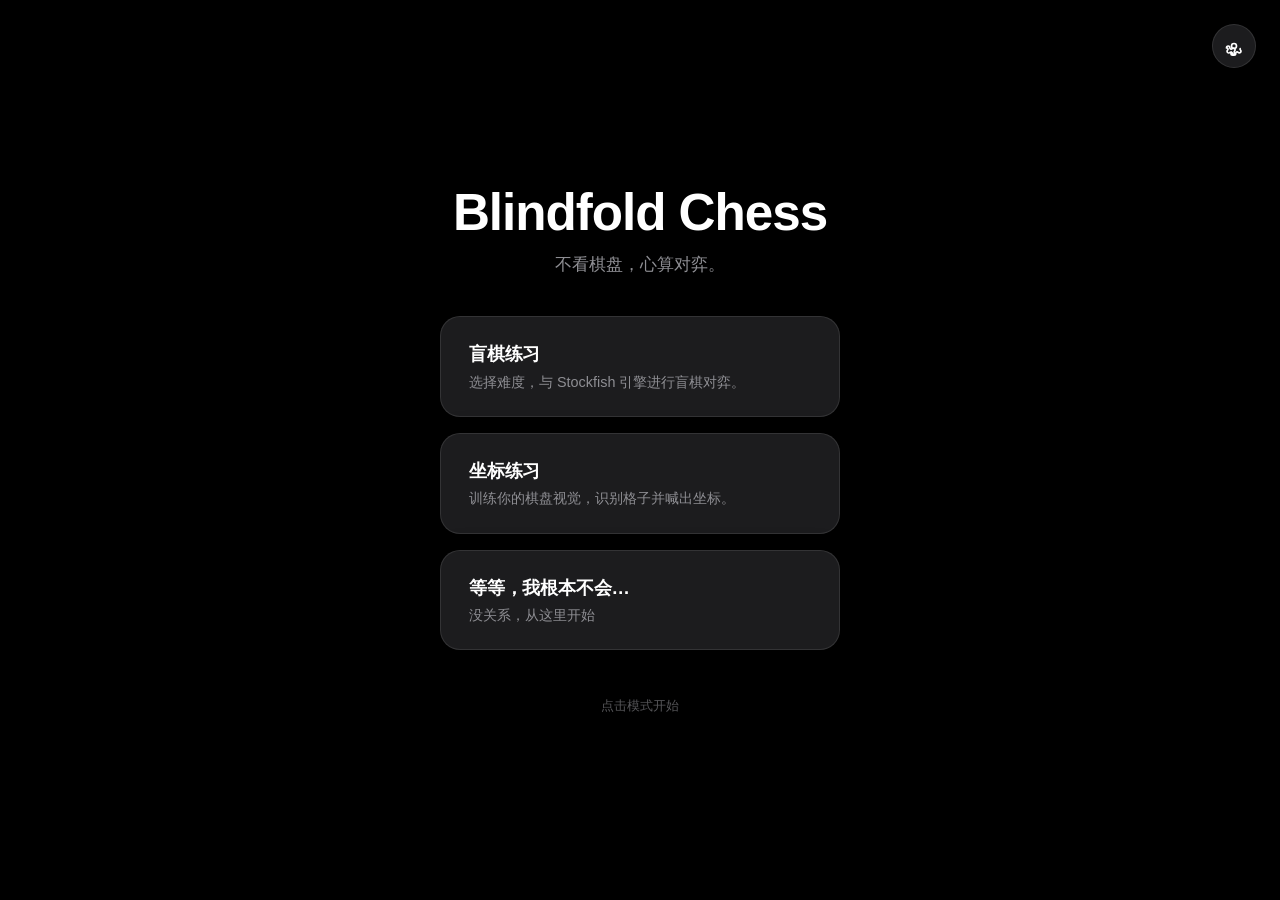
==== index.html @ 3383b1f8 "fix: 添加引擎走法匹配失败日志; initGame 终止旧引擎防回调冲突; submitMove 引擎空指针保护 - handleEngineMove 中添加 match 失败日志，方便排查步数不" ====
<!DOCTYPE html>
<html lang="zh-CN" data-theme="dark">
<head>
    <meta charset="UTF-8">
    <meta name="viewport" content="width=device-width, initial-scale=1.0">
    <title>Blindfold Chess</title>
    <script src="chess.js"></script>
    <style>
        :root {
            --bg: #000000;
            --surface: #1c1c1e;
            --surface-hover: #2c2c2e;
            --text-primary: #ffffff;
            --text-secondary: #8e8e93;
            --border: rgba(255, 255, 255, 0.1);
            --shadow: rgba(0, 0, 0, 0.4);
            --shadow-hover: rgba(0, 0, 0, 0.6);
            --accent: #0a84ff;
            --accent-hover: #409cff;
            --transition-speed: 0.4s;
        }

        [data-theme="light"] {
            --bg: #f5f5f7;
            --surface: #ffffff;
            --surface-hover: #f2f2f7;
            --text-primary: #1d1d1f;
            --text-secondary: #86868b;
            --border: rgba(0, 0, 0, 0.08);
            --shadow: rgba(0, 0, 0, 0.08);
            --shadow-hover: rgba(0, 0, 0, 0.14);
            --accent: #0071e3;
            --accent-hover: #0077ed;
        }

        * { margin: 0; padding: 0; box-sizing: border-box; }

        html {
            transition: background var(--transition-speed) ease, color var(--transition-speed) ease;
        }

        body {
            font-family: -apple-system, BlinkMacSystemFont, "SF Pro Text", "Segoe UI", Roboto, "Helvetica Neue", Arial, sans-serif;
            background: var(--bg);
            color: var(--text-primary);
            min-height: 100vh;
            display: flex;
            flex-direction: column;
            align-items: center;
            justify-content: center;
            padding: 2rem;
            transition: background var(--transition-speed) ease, color var(--transition-speed) ease;
            -webkit-font-smoothing: antialiased;
            overflow-x: hidden;
        }

        .settings-toggle {
            position: fixed;
            top: 1.5rem;
            right: 1.5rem;
            width: 44px;
            height: 44px;
            border-radius: 50%;
            border: 1px solid var(--border);
            background: var(--surface);
            backdrop-filter: blur(20px);
            -webkit-backdrop-filter: blur(20px);
            cursor: pointer;
            display: flex;
            align-items: center;
            justify-content: center;
            box-shadow: 0 2px 12px var(--shadow);
            transition: transform 0.3s cubic-bezier(0.25, 0.1, 0.25, 1), box-shadow 0.3s ease, background var(--transition-speed) ease;
            z-index: 100;
        }

        .settings-toggle:hover { transform: scale(1.1); box-shadow: 0 4px 20px var(--shadow-hover); }
        .settings-toggle:active { transform: scale(0.95); }
        .settings-toggle svg { width: 20px; height: 20px; stroke: var(--text-primary); }
        .settings-toggle.spin svg { transform: rotate(180deg); }

        .settings-panel {
            position: fixed;
            top: 4.2rem;
            right: 1.5rem;
            width: 200px;
            background: var(--surface);
            border: 1px solid var(--border);
            border-radius: 16px;
            padding: 0.5rem;
            box-shadow: 0 8px 30px var(--shadow-hover);
            z-index: 101;
            opacity: 0;
            transform: translateY(-8px) scale(0.96);
            pointer-events: none;
            transition: opacity 0.25s ease, transform 0.25s cubic-bezier(0.25, 0.1, 0.25, 1);
        }
        .settings-panel.show { opacity: 1; transform: translateY(0) scale(1); pointer-events: auto; }
        .settings-item {
            display: flex;
            align-items: center;
            justify-content: space-between;
            padding: 0.7rem 0.9rem;
            border-radius: 12px;
            cursor: pointer;
            transition: background 0.2s ease;
            font-size: 0.9rem;
            color: var(--text-primary);
        }
        .settings-item:hover { background: var(--surface-hover); }
        .settings-label { font-weight: 500; }
        .settings-value {
            font-weight: 600;
            color: var(--accent);
            display: flex;
            align-items: center;
        }


        .screen {
            width: 100%;
            max-width: 420px;
            display: flex;
            flex-direction: column;
            align-items: center;
            gap: 2.5rem;
            transition: opacity 0.4s ease, transform 0.4s cubic-bezier(0.25, 0.1, 0.25, 1);
        }
        .screen.hidden { display: none; opacity: 0; transform: translateY(12px); }
        .screen.active { opacity: 1; transform: translateY(0); }

        .brand { text-align: center; display: flex; flex-direction: column; gap: 0.75rem; }
        .brand h1 { font-size: clamp(2.2rem, 5.5vw, 3.2rem); font-weight: 700; letter-spacing: -0.02em; line-height: 1.1; color: var(--text-primary); transition: color var(--transition-speed) ease; }
        .brand p { font-size: 1.05rem; font-weight: 400; color: var(--text-secondary); transition: color var(--transition-speed) ease; }

        .modes { width: 100%; display: flex; flex-direction: column; gap: 1rem; }

        .mode-card {
            width: 100%;
            padding: 1.5rem 1.75rem;
            border-radius: 20px;
            background: var(--surface);
            border: 1px solid var(--border);
            box-shadow: 0 4px 24px var(--shadow);
            cursor: pointer;
            display: flex;
            flex-direction: column;
            gap: 0.35rem;
            transition: transform 0.35s cubic-bezier(0.25, 0.1, 0.25, 1), box-shadow 0.35s cubic-bezier(0.25, 0.1, 0.25, 1), background var(--transition-speed) ease, border-color var(--transition-speed) ease;
            text-align: left;
        }
        .mode-card:hover { transform: translateY(-4px) scale(1.02); box-shadow: 0 12px 40px var(--shadow-hover); }
        .mode-card:active { transform: translateY(-2px) scale(0.99); transition-duration: 0.1s; }
        .mode-card .mode-title { font-size: 1.15rem; font-weight: 600; color: var(--text-primary); letter-spacing: -0.01em; transition: color var(--transition-speed) ease; }
        .mode-card .mode-desc { font-size: 0.9rem; font-weight: 400; color: var(--text-secondary); line-height: 1.4; transition: color var(--transition-speed) ease; }

        .back-btn {
            align-self: flex-start;
            display: flex;
            align-items: center;
            gap: 0.4rem;
            padding: 0.5rem 0.9rem;
            border-radius: 12px;
            border: 1px solid var(--border);
            background: var(--surface);
            color: var(--text-primary);
            font-size: 0.95rem;
            font-weight: 500;
            font-family: inherit;
            cursor: pointer;
            box-shadow: 0 2px 12px var(--shadow);
            transition: transform 0.25s cubic-bezier(0.25, 0.1, 0.25, 1), box-shadow 0.25s ease, background var(--transition-speed) ease;
        }
        .back-btn:hover { transform: translateY(-1px); box-shadow: 0 6px 20px var(--shadow-hover); }
        .back-btn:active { transform: scale(0.97); }
        .back-btn svg { width: 16px; height: 16px; stroke: var(--text-primary); transition: stroke var(--transition-speed) ease; }

        .difficulty-list { width: 100%; display: flex; flex-direction: column; gap: 0.75rem; }

        .diff-item {
            width: 100%;
            padding: 1.25rem 1.5rem;
            border-radius: 16px;
            background: var(--surface);
            border: 1px solid var(--border);
            box-shadow: 0 2px 12px var(--shadow);
            cursor: pointer;
            display: flex;
            align-items: center;
            justify-content: space-between;
            transition: transform 0.3s cubic-bezier(0.25, 0.1, 0.25, 1), box-shadow 0.3s ease, background var(--transition-speed) ease, border-color var(--transition-speed) ease;
        }
        .diff-item:hover { transform: translateY(-2px) scale(1.01); box-shadow: 0 8px 28px var(--shadow-hover); background: var(--surface-hover); }
        .diff-item:active { transform: scale(0.98); transition-duration: 0.1s; }

        .diff-info { display: flex; flex-direction: column; gap: 0.15rem; }
        .diff-name { font-size: 1.05rem; font-weight: 600; color: var(--text-primary); transition: color var(--transition-speed) ease; }
        .diff-rating { font-size: 0.85rem; font-weight: 400; color: var(--text-secondary); transition: color var(--transition-speed) ease; }

        .diff-arrow { width: 20px; height: 20px; stroke: var(--text-secondary); flex-shrink: 0; transition: transform 0.2s ease, stroke var(--transition-speed) ease; }
        .diff-item:hover .diff-arrow { transform: translateX(3px); stroke: var(--text-primary); }

        .engine-note { font-size: 0.8rem; color: var(--text-secondary); text-align: center; line-height: 1.5; opacity: 0.7; }
        .footer { font-size: 0.8rem; color: var(--text-secondary); opacity: 0.6; margin-top: 0.5rem; transition: color var(--transition-speed) ease; }

        /* ===== Game Screen ===== */
        .game-header { width: 100%; display: flex; align-items: center; justify-content: space-between; gap: 0.75rem; }
        .game-info { display: flex; align-items: center; gap: 0.6rem; }
        .difficulty-badge { font-size: 0.75rem; font-weight: 600; padding: 0.25rem 0.7rem; border-radius: 100px; background: var(--accent); color: #fff; text-transform: capitalize; }
        .engine-status { font-size: 0.8rem; color: var(--text-secondary); display: flex; align-items: center; gap: 0.3rem; transition: color 0.3s ease; }
        .engine-status.thinking { color: var(--accent); }
        .engine-status.error { color: #ff453a; }

        .board-toggle {
            width: 36px; height: 36px; border-radius: 50%; border: 1px solid var(--border); background: var(--surface);
            cursor: pointer; display: flex; align-items: center; justify-content: center;
            box-shadow: 0 2px 8px var(--shadow); transition: transform 0.2s ease, background var(--transition-speed) ease;
        }
        .board-toggle:hover { transform: scale(1.08); }
        .board-toggle svg { width: 18px; height: 18px; stroke: var(--text-primary); fill: none; }

        .board-panel {
            width: 100%; display: flex; justify-content: center; overflow: hidden;
            transition: max-height 0.4s ease, opacity 0.4s ease, margin 0.4s ease;
            max-height: 380px; opacity: 1;
        }
        .board-panel.hidden { max-height: 0; opacity: 0; margin: 0; }

        .board-grid {
            display: grid; grid-template-columns: 20px repeat(8, 40px); grid-template-rows: repeat(8, 40px) 20px;
            width: 340px;
            border-radius: 12px; overflow: hidden; border: 2px solid var(--border);
        }
        .square { display: flex; align-items: center; justify-content: center; width: 40px; height: 40px; font-size: 1.6rem; line-height: 1; font-family: "Apple Color Emoji", "Segoe UI Emoji", "Noto Color Emoji", sans-serif; user-select: none; }
        .square.light { background: #b0b0b0; }
        .square.dark { background: #808080; }
        .coord-label {
            display: flex; align-items: center; justify-content: center;
            font-size: 0.65rem; font-weight: 600; color: var(--text-secondary);
            user-select: none;
        }
        .piece { display: inline-block; }
        .piece-svg { width: 90%; height: 90%; display: block; }
        .piece-w { color: #fff; text-shadow: 0 0 2px rgba(0,0,0,0.9), 0 0 4px rgba(0,0,0,0.7), 0 1px 2px rgba(0,0,0,0.8); }
        .piece-b { color: #000; text-shadow: 0 0 2px rgba(255,255,255,0.9), 0 0 4px rgba(255,255,255,0.7); }

        .move-history {
            width: 100%; max-height: 220px; overflow-y: auto; display: flex; flex-direction: column; gap: 0.2rem;
            padding: 0.6rem 0.8rem; border-radius: 16px; background: var(--surface); border: 1px solid var(--border); box-shadow: 0 2px 12px var(--shadow);
        }
        .move-history::-webkit-scrollbar { width: 4px; }
        .move-history::-webkit-scrollbar-track { background: transparent; }
        .move-history::-webkit-scrollbar-thumb { background: var(--border); border-radius: 4px; }

        .move-row {
            display: grid; grid-template-columns: 2.2rem 1fr 1fr; gap: 0.5rem; align-items: center;
            font-size: 0.92rem; padding: 0.25rem 0.5rem; border-radius: 6px; transition: background 0.15s ease;
        }
        .move-row:hover { background: var(--surface-hover); }
        .move-number { color: var(--text-secondary); font-size: 0.82rem; font-weight: 500; }
        .move-white, .move-black { color: var(--text-primary); font-weight: 500; }
        .move-black { opacity: 0.85; }

        .game-input { width: 100%; display: flex; gap: 0.6rem; }
        .game-input input {
            flex: 1; padding: 0.85rem 1.1rem; border-radius: 14px; border: 1px solid var(--border); background: var(--surface);
            color: var(--text-primary); font-size: 1rem; font-family: inherit; outline: none; box-shadow: 0 2px 12px var(--shadow);
            transition: border-color 0.2s ease, box-shadow 0.2s ease, background var(--transition-speed) ease;
        }
        .game-input input::placeholder { color: var(--text-secondary); opacity: 0.6; }
        .game-input input:focus { border-color: var(--accent); box-shadow: 0 0 0 3px rgba(10, 132, 255, 0.15); }
        .game-input button {
            padding: 0.85rem 1.3rem; border-radius: 14px; border: none; background: var(--accent); color: #fff;
            font-size: 1rem; font-weight: 600; font-family: inherit; cursor: pointer; box-shadow: 0 2px 12px var(--shadow);
            transition: transform 0.2s ease, background 0.2s ease, box-shadow 0.2s ease;
        }
        .game-input button:hover { background: var(--accent-hover); transform: translateY(-1px); }
        .game-input button:active { transform: scale(0.97); }

        .game-actions { width: 100%; display: flex; gap: 0.6rem; justify-content: center; }
        .game-actions button {
            padding: 0.6rem 1.1rem; border-radius: 12px; border: 1px solid var(--border); background: var(--surface);
            color: var(--text-primary); font-size: 0.88rem; font-weight: 500; font-family: inherit; cursor: pointer;
            box-shadow: 0 2px 8px var(--shadow); transition: transform 0.2s ease, background 0.2s ease, box-shadow 0.2s ease;
        }
        .game-actions button:hover { transform: translateY(-1px); box-shadow: 0 4px 16px var(--shadow-hover); }

        .result-overlay {
            position: fixed; inset: 0; background: rgba(0,0,0,0.45); backdrop-filter: blur(10px); -webkit-backdrop-filter: blur(10px);
            display: flex; align-items: center; justify-content: center; z-index: 200; opacity: 0; pointer-events: none; transition: opacity 0.3s ease;
        }
        .result-overlay.show { opacity: 1; pointer-events: all; }
        .result-card {
            width: 90%; max-width: 320px; padding: 2rem 1.5rem; border-radius: 24px; background: var(--surface);
            border: 1px solid var(--border); box-shadow: 0 20px 60px var(--shadow-hover); text-align: center;
            display: flex; flex-direction: column; gap: 1rem; transform: scale(0.92); transition: transform 0.35s cubic-bezier(0.25, 0.1, 0.25, 1);
        }
        .result-overlay.show .result-card { transform: scale(1); }
        .result-title { font-size: 1.5rem; font-weight: 700; color: var(--text-primary); letter-spacing: -0.01em; }
        .result-msg { font-size: 0.95rem; color: var(--text-secondary); line-height: 1.5; }
        .result-card button {
            padding: 0.8rem 1.5rem; border-radius: 14px; border: none; background: var(--accent); color: #fff;
            font-size: 1rem; font-weight: 600; font-family: inherit; cursor: pointer; box-shadow: 0 4px 16px var(--shadow);
            transition: transform 0.2s ease, background 0.2s ease; margin-top: 0.3rem;
        }
        .result-card button:hover { transform: translateY(-1px); background: var(--accent-hover); }

        @media (min-width: 768px) { .screen { max-width: 400px; } }
        @media (max-width: 480px) {
            body { padding: 1.5rem; }
            .settings-toggle { top: 1rem; right: 1rem; }
            .settings-panel { top: 3.7rem; right: 1rem; }
            .mode-card { padding: 1.35rem 1.5rem; }
            .diff-item { padding: 1.1rem 1.3rem; }
            .board-grid { width: 306px; grid-template-columns: 18px repeat(8, 36px); grid-template-rows: repeat(8, 36px) 18px; }
            .square { width: 36px; height: 36px; font-size: 1.5rem; }
            .coord-label { font-size: 0.6rem; }
            .move-history { max-height: 180px; }
            .game-input input { font-size: 0.95rem; }
        }
    </style>
</head>
<body>

    <button class="settings-toggle" id="settingsToggle" aria-label="Settings">
        <svg viewBox="0 0 24 24" fill="none" stroke="currentColor" stroke-width="2" stroke-linecap="round" stroke-linejoin="round">
            <circle cx="12" cy="12" r="3"></circle>
            <path d="M19.4 15a1.65 1.65 0 0 0 .33 1.82l.06.06a2 2 0 0 1 0 2.83 2 2 0 0 1-2.83 0l-.06-.06a1.65 1.65 0 0 0-1.82-.33 1.65 1.65 0 0 0-1 1.51V21a2 2 0 0 1-2 2 2 2 0 0 1-2-2v-.09A1.65 1.65 0 0 0 9 19.4a1.65 1.65 0 0 0-1.82.33l-.06.06a2 2 0 0 1-2.83 0 2 2 0 0 1 0-2.83l.06-.06A1.65 1.65 0 0 0 4.67 15 1.65 1.65 0 0 0 3 14.39V14a2 2 0 0 1 2-2 2 2 0 0 1 2 2v.09a1.65 1.65 0 0 0 1 1.51 1.65 1.65 0 0 0 1.82-.33l.06-.06a2 2 0 0 1 2.83 0 2 2 0 0 1 0 2.83l-.06.06a1.65 1.65 0 0 0-.33 1.82V21a2 2 0 0 1-2 2 2 2 0 0 1-2-2v-.09A1.65 1.65 0 0 0 9 19.4"></path>
        </svg>
    </button>
    <div class="settings-panel" id="settingsPanel">
        <div class="settings-item" id="themeSetting">
            <span class="settings-label" data-i18n="themeLabel" id="themeLabelText">Theme</span>
            <span class="settings-value" id="themeValue">
                <svg id="panelIconSun" viewBox="0 0 24 24" style="display:none;width:18px;height:18px;stroke:var(--text-primary);fill:none;stroke-width:2;stroke-linecap:round;"><circle cx="12" cy="12" r="5"/><path d="M12 1v2m0 18v2M4.22 4.22l1.42 1.42m12.72 12.72 1.42 1.42M1 12h2m18 0h2M4.22 19.78l1.42-1.42M18.36 5.64l1.42-1.42"/></svg>
                <svg id="panelIconMoon" viewBox="0 0 24 24" style="width:18px;height:18px;stroke:var(--text-primary);fill:none;stroke-width:2;stroke-linecap:round;stroke-linejoin:round;"><path d="M21 12.79A9 9 0 1 1 11.21 3 7 7 0 0 0 21 12.79z"/></svg>
            </span>
        </div>
        <div class="settings-item" id="langSetting">
            <span class="settings-label" data-i18n="langLabel">Language</span>
            <span class="settings-value" id="langValue">中文</span>
        </div>
    </div>

    <div class="screen active" id="startScreen">
        <div class="brand">
            <h1>Blindfold Chess</h1>
            <p data-i18n="tagline">Play chess without seeing the board.</p>
        </div>
        <div class="modes">
            <div class="mode-card" onclick="showDifficulty()">
                <div class="mode-title" data-i18n="modeBlindfold">Blindfold Practice</div>
                <div class="mode-desc" data-i18n="modeBlindfoldDesc">Practice blindfold chess against the Stockfish engine at your chosen level.</div>
            </div>
            <div class="mode-card" onclick="selectMode('coordinate')">
                <div class="mode-title" data-i18n="modeCoordinate">Coordinate Practice</div>
                <div class="mode-desc" data-i18n="modeCoordinateDesc">Train your board vision by identifying squares and calling out coordinates.</div>
            </div>
            <div class="mode-card" onclick="showGuide()">
                <div class="mode-title" data-i18n="modeGuide">Wait. I don't even know how…</div>
                <div class="mode-desc" data-i18n="modeGuideDesc">it's fine. Try this</div>
            </div>
        </div>
        <div class="footer" data-i18n="tapMode">Tap a mode to begin</div>
    </div>

    <div class="screen hidden" id="difficultyScreen">
        <button class="back-btn" onclick="showStart()">
            <svg viewBox="0 0 24 24" fill="none" stroke-width="2.5" stroke-linecap="round" stroke-linejoin="round">
                <polyline points="15 18 9 12 15 6"></polyline>
            </svg>
            <span data-i18n="back">Back</span>
        </button>
        <div class="brand">
            <h1 data-i18n="diffTitle">Blindfold Practice</h1>
            <p data-i18n="diffSubtitle">Choose a difficulty to face Stockfish.</p>
        </div>
        <div class="difficulty-list">
            <div class="diff-item" onclick="startEngine('easy')">
                <div class="diff-info"><div class="diff-name" data-i18n="easy">Easy</div><div class="diff-rating" data-i18n="easyRating">Stockfish ~1200 Elo</div></div>
                <svg class="diff-arrow" viewBox="0 0 24 24" fill="none" stroke-width="2.5" stroke-linecap="round" stroke-linejoin="round"><polyline points="9 18 15 12 9 6"></polyline></svg>
            </div>
            <div class="diff-item" onclick="startEngine('medium')">
                <div class="diff-info"><div class="diff-name" data-i18n="medium">Medium</div><div class="diff-rating" data-i18n="mediumRating">Stockfish ~1800 Elo</div></div>
                <svg class="diff-arrow" viewBox="0 0 24 24" fill="none" stroke-width="2.5" stroke-linecap="round" stroke-linejoin="round"><polyline points="9 18 15 12 9 6"></polyline></svg>
            </div>
            <div class="diff-item" onclick="startEngine('hard')">
                <div class="diff-info"><div class="diff-name" data-i18n="hard">Hard</div><div class="diff-rating" data-i18n="hardRating">Stockfish ~2200 Elo</div></div>
                <svg class="diff-arrow" viewBox="0 0 24 24" fill="none" stroke-width="2.5" stroke-linecap="round" stroke-linejoin="round"><polyline points="9 18 15 12 9 6"></polyline></svg>
            </div>
            <div class="diff-item" onclick="startEngine('expert')">
                <div class="diff-info"><div class="diff-name" data-i18n="expert">Expert</div><div class="diff-rating" data-i18n="expertRating">Stockfish ~2800 Elo</div></div>
                <svg class="diff-arrow" viewBox="0 0 24 24" fill="none" stroke-width="2.5" stroke-linecap="round" stroke-linejoin="round"><polyline points="9 18 15 12 9 6"></polyline></svg>
            </div>
        </div>
        <div class="engine-note" data-i18n="engineNote">Stockfish engine loaded locally.<br>Select a level to start playing.</div>
    </div>

    <div class="screen hidden" id="guideScreen">
        <button class="back-btn" onclick="showStartFromGuide()">
            <svg viewBox="0 0 24 24" fill="none" stroke-width="2.5" stroke-linecap="round" stroke-linejoin="round"><polyline points="15 18 9 12 15 6"></polyline></svg>
            <span data-i18n="back">Back</span>
        </button>
        <div class="brand">
            <h1 data-i18n="guideTitle">Getting Started</h1>
            <p data-i18n="guideSubtitle">Pick where you want to begin.</p>
        </div>
        <div class="modes">
            <div class="mode-card" onclick="showBasics()">
                <div class="mode-title" data-i18n="guideBasics">Getting Caught Up</div>
                <div class="mode-desc" data-i18n="guideBasicsDesc">I have no idea what I'm doing. I need to start from the basics.</div>
            </div>
            <div class="mode-card" onclick="showDifficulty()">
                <div class="mode-title" data-i18n="guidePractice">Practice</div>
                <div class="mode-desc" data-i18n="guidePracticeDesc">Jump straight into a practice game against Stockfish.</div>
            </div>
            <div class="mode-card" onclick="exitApp()">
                <div class="mode-title" data-i18n="guideExit">I'm done with it</div>
            </div>
        </div>
    </div>

    <div class="screen hidden" id="basicsScreen">
        <button class="back-btn" onclick="showGuideFromBasics()">
            <svg viewBox="0 0 24 24" fill="none" stroke-width="2.5" stroke-linecap="round" stroke-linejoin="round"><polyline points="15 18 9 12 15 6"></polyline></svg>
            <span data-i18n="back">Back</span>
        </button>
        <div class="brand">
            <h1 data-i18n="basicsTitle">Basics</h1>
            <p data-i18n="basicsSubtitle">Everything you need to get started.</p>
        </div>
        <div class="modes" style="text-align:left;gap:1.2rem;">
            <div style="color:var(--text-secondary);font-size:0.95rem;line-height:1.7;padding:0 0.5rem;">
                <p style="margin-bottom:0.8rem;color:var(--text-primary);font-weight:600;" data-i18n="basicsCoords">Board Coordinates</p>
                <p style="margin-bottom:1.2rem;" data-i18n="basicsCoordsDesc">A chessboard has 8 files (columns a–h) and 8 ranks (rows 1–8). Each square is named by its file letter plus rank number, like <strong>e4</strong> or <strong>d5</strong>.</p>
                
                <p style="margin-bottom:0.8rem;color:var(--text-primary);font-weight:600;" data-i18n="basicsNotation">Algebraic Notation</p>
                <p style="margin-bottom:1.2rem;" data-i18n="basicsNotationDesc">Moves are written using algebraic notation: <strong>e4</strong> (pawn to e4), <strong>Nf3</strong> (knight to f3), <strong>O-O</strong> (short castle), <strong>Qxd5</strong> (queen takes on d5).</p>
                
                <p style="margin-bottom:0.8rem;color:var(--text-primary);font-weight:600;" data-i18n="basicsBlindfold">Blindfold Chess</p>
                <p data-i18n="basicsBlindfoldDesc">In blindfold chess, you play without seeing the board. You call out moves in notation, and your opponent (or the engine) replies the same way. Keeping the entire position in your mind is the challenge.</p>
                
            </div>
        </div>
    </div>

    <div class="screen hidden" id="exitScreen">
        <div class="brand">
            <h1 data-i18n="exitTitle">See you next time!</h1>
            <p data-i18n="exitDesc">You can close this tab whenever you're ready.</p>
        </div>
    </div>

    <div class="screen hidden" id="gameScreen">
        <div class="game-header">
            <button class="back-btn" onclick="showStartFromGame()">
                <svg viewBox="0 0 24 24" fill="none" stroke-width="2.5" stroke-linecap="round" stroke-linejoin="round"><polyline points="15 18 9 12 15 6"></polyline></svg>
                Back
            </button>
            <div class="game-info">
                <span class="difficulty-badge" id="diffBadge">Medium</span>
                <span class="engine-status" id="engineStatus">Ready</span>
            </div>
            <button class="board-toggle" onclick="toggleBoard()" aria-label="Toggle board">
                <svg viewBox="0 0 24 24" fill="none" stroke="currentColor" stroke-width="2" stroke-linecap="round" stroke-linejoin="round">
                    <rect x="2" y="2" width="20" height="20" rx="2"></rect><path d="M2 12h20M12 2v20"></path>
                </svg>
            </button>
        </div>

        <div class="board-panel hidden" id="boardPanel">
            <div class="board-grid" id="boardGrid"></div>
        </div>

        <div class="move-history" id="moveHistory">
            <div style="color:var(--text-secondary);text-align:center;font-size:0.9rem;padding:1rem 0;">New game started. White to move.</div>
        </div>

        <div class="game-input">
            <input type="text" id="moveInput" placeholder="e.g. e4, Nf3, O-O" autocomplete="off" data-i18n="movePlaceholder" />
            <button onclick="submitMove()" data-i18n="go">Go</button>
        </div>

        <div class="game-actions">
            <button onclick="newGame()" data-i18n="newGame">New Game</button>
            <button onclick="resign()" data-i18n="resign">Resign</button>
        </div>
    </div>

    <div class="result-overlay" id="resultOverlay">
        <div class="result-card">
            <div class="result-title" id="resultTitle">Game Over</div>
            <div class="result-msg" id="resultMsg">White wins by checkmate!</div>
            <button onclick="hideResult(); newGame();" data-i18n="playAgain">Play Again</button>
        </div>
    </div>

    <script>
        const i18n = {
            en: {
                tagline: "Play chess without seeing the board.",
                modeBlindfold: "Blindfold Practice",
                modeBlindfoldDesc: "Practice blindfold chess against the Stockfish engine at your chosen level.",
                modeCoordinate: "Coordinate Practice",
                modeCoordinateDesc: "Train your board vision by identifying squares and calling out coordinates.",
                modeGuide: "Wait. I don't even know how…",
                modeGuideDesc: "it's fine. Try this",
                tapMode: "Tap a mode to begin",
                back: "Back",
                diffTitle: "Blindfold Practice",
                diffSubtitle: "Choose a difficulty to face Stockfish.",
                easy: "Easy",
                easyRating: "Stockfish ~1200 Elo",
                medium: "Medium",
                mediumRating: "Stockfish ~1800 Elo",
                hard: "Hard",
                hardRating: "Stockfish ~2200 Elo",
                expert: "Expert",
                expertRating: "Stockfish ~2800 Elo",
                engineNote: "Stockfish engine loaded locally. Select a level to start playing.",
                guideTitle: "Getting Started",
                guideSubtitle: "Pick where you want to begin.",
                guideBasics: "Getting Caught Up",
                guideBasicsDesc: "I have no idea what I'm doing. I need to start from the basics.",
                guidePractice: "Practice",
                guidePracticeDesc: "Jump straight into a practice game against Stockfish.",
                guideExit: "I'm done with it",
                basicsTitle: "Basics",
                basicsSubtitle: "Everything you need to get started.",
                basicsCoords: "Board Coordinates",
                basicsCoordsDesc: "A chessboard has 8 files (columns a–h) and 8 ranks (rows 1–8). Each square is named by its file letter plus rank number, like e4 or d5.",
                basicsNotation: "Algebraic Notation",
                basicsNotationDesc: "Moves are written using algebraic notation: e4 (pawn to e4), Nf3 (knight to f3), O-O (short castle), Qxd5 (queen takes on d5).",
                basicsBlindfold: "Blindfold Chess",
                basicsBlindfoldDesc: "In blindfold chess, you play without seeing the board. You call out moves in notation, and your opponent (or the engine) replies the same way. Keeping the entire position in your mind is the challenge.",
                exitTitle: "See you next time!",
                exitDesc: "You can close this tab whenever you're ready.",
                engineReady: "Ready",
                engineThinking: "Thinking...",
                boardToggle: "Toggle board",
                newGameStarted: "New game started. White to move.",
                movePlaceholder: "e.g. e4, Nf3, O-O",
                go: "Go",
                newGame: "New Game",
                resign: "Resign",
                resultOver: "Game Over",
                resultCheckmate: "Checkmate",
                resultStalemate: "Stalemate",
                resultDraw: "Draw",
                whiteWins: "White wins by checkmate!",
                blackWins: "Black wins by checkmate!",
                stalemateDraw: "Game drawn by stalemate.",
                gameDrawn: "Game drawn.",
                gameEnded: "The game has ended.",
                playAgain: "Play Again",
                resigned: "Resigned",
                resignedMsg: "You resigned. Stockfish wins.",
                themeDark: "Dark mode",
                themeLight: "Light mode",
                settings: "Settings",
                langLabel: "Language",
                langZh: "中文",
                langEn: "English",
                loadingError: "Failed to load Stockfish. Try refreshing or check console."
            },
            zh: {
                tagline: "不看棋盘，心算对弈。",
                modeBlindfold: "盲棋练习",
                modeBlindfoldDesc: "选择难度，与 Stockfish 引擎进行盲棋对弈。",
                modeCoordinate: "坐标练习",
                modeCoordinateDesc: "训练你的棋盘视觉，识别格子并喊出坐标。",
                modeGuide: "等等，我根本不会…",
                modeGuideDesc: "没关系，从这里开始",
                tapMode: "点击模式开始",
                back: "返回",
                diffTitle: "盲棋练习",
                diffSubtitle: "选择难度挑战 Stockfish。",
                easy: "简单",
                easyRating: "Stockfish ~1200 分",
                medium: "中等",
                mediumRating: "Stockfish ~1800 分",
                hard: "困难",
                hardRating: "Stockfish ~2200 分",
                expert: "专家",
                expertRating: "Stockfish ~2800 分",
                engineNote: "Stockfish 引擎已加载。选择难度开始下棋。",
                guideTitle: "入门指南",
                guideSubtitle: "选择你想开始的入口。",
                guideBasics: "零基础入门",
                guideBasicsDesc: "我完全不知道怎么下，需要从基础开始。",
                guidePractice: "直接练习",
                guidePracticeDesc: "跳过教学，直接与 Stockfish 对弈。",
                guideExit: "我玩够了",
                basicsTitle: "基础知识",
                basicsSubtitle: "入门所需的一切。",
                basicsCoords: "棋盘坐标",
                basicsCoordsDesc: "棋盘有 8 条纵线（a–h 列）和 8 条横线（1–8 行）。每个格子由其列字母加行数字命名，例如 e4 或 d5。",
                basicsNotation: "代数记谱法",
                basicsNotationDesc: "走法使用代数记谱法书写：e4（兵到 e4）、Nf3（马到 f3）、O-O（短易位）、Qxd5（后在 d5 吃子）。",
                basicsBlindfold: "盲棋",
                basicsBlindfoldDesc: "在盲棋中，你看不到棋盘，用记谱法喊出走法，对手（或引擎）同样回复。在脑海中保持整个局面是挑战所在。",
                exitTitle: "下次见！",
                exitDesc: "准备好后就可以关闭此标签页。",
                engineReady: "就绪",
                engineThinking: "思考中…",
                boardToggle: "显示/隐藏棋盘",
                newGameStarted: "新局开始。白方先行。",
                movePlaceholder: "例如 e4、Nf3、O-O",
                go: "走棋",
                newGame: "新局",
                resign: "认输",
                resultOver: "对局结束",
                resultCheckmate: "将杀",
                resultStalemate: "逼和",
                resultDraw: "和棋",
                whiteWins: "白方将杀获胜！",
                blackWins: "黑方将杀获胜！",
                stalemateDraw: "逼和，和棋。",
                gameDrawn: "和棋。",
                gameEnded: "对局已结束。",
                playAgain: "再来一局",
                resigned: "认输",
                resignedMsg: "你认输了。Stockfish 获胜。",
                themeDark: "深色模式",
                themeLight: "浅色模式",
                settings: "设置",
                langLabel: "语言",
                langZh: "中文",
                langEn: "English",
                loadingError: "加载 Stockfish 失败。请刷新页面或检查控制台。"
            }
        };

        function t(key) {
            const lang = localStorage.getItem('lang') || 'zh';
            return (i18n[lang] && i18n[lang][key]) || (i18n.en && i18n.en[key]) || key;
        }

        function updateTexts() {
            document.querySelectorAll('[data-i18n]').forEach(el => {
                const key = el.getAttribute('data-i18n');
                if (el.tagName === 'INPUT' && el.placeholder) {
                    el.placeholder = t(key);
                } else {
                    el.textContent = t(key);
                }
            });
            document.documentElement.lang = localStorage.getItem('lang') === 'en' ? 'en' : 'zh-CN';
            const langValue = document.getElementById('langValue');
            if (langValue) {
                const currentLang = localStorage.getItem('lang') || 'zh';
                langValue.textContent = currentLang === 'en' ? t('langZh') : t('langEn');
            }
            const themeLabel = document.getElementById('themeLabelText');
            if (themeLabel) {
                const currentTheme = document.documentElement.getAttribute('data-theme') || 'dark';
                themeLabel.textContent = currentTheme === 'dark' ? t('themeDark') : t('themeLight');
            }
        }

        // Theme logic
        (function() {
            const html = document.documentElement;
            const saved = localStorage.getItem('theme');
            if (saved) html.setAttribute('data-theme', saved);

            function updateThemeIcon(theme) {
                const sun = document.getElementById('panelIconSun');
                const moon = document.getElementById('panelIconMoon');
                if (sun && moon) {
                    if (theme === 'light') { sun.style.display = 'block'; moon.style.display = 'none'; }
                    else { sun.style.display = 'none'; moon.style.display = 'block'; }
                }
                const label = document.getElementById('themeLabelText');
                if (label) label.textContent = theme === 'dark' ? t('themeDark') : t('themeLight');
            }

            updateThemeIcon(saved || 'dark');

            document.getElementById('themeSetting').addEventListener('click', () => {
                const current = html.getAttribute('data-theme') || 'dark';
                const next = current === 'dark' ? 'light' : 'dark';
                html.setAttribute('data-theme', next);
                localStorage.setItem('theme', next);
                updateThemeIcon(next);
            });
        })();

        // Settings panel toggle
        (function() {
            const toggle = document.getElementById('settingsToggle');
            const panel = document.getElementById('settingsPanel');
            toggle.addEventListener('click', (e) => {
                e.stopPropagation();
                panel.classList.toggle('show');
            });
            document.addEventListener('click', (e) => {
                if (!panel.contains(e.target) && e.target !== toggle) {
                    panel.classList.remove('show');
                }
            });
        })();

        // Language switch
        document.getElementById('langSetting').addEventListener('click', () => {
            const current = localStorage.getItem('lang') || 'zh';
            const next = current === 'en' ? 'zh' : 'en';
            localStorage.setItem('lang', next);
            updateTexts();
        });

        // Initial language apply
        updateTexts();

        function showDifficulty() {
            document.getElementById('startScreen').classList.remove('active');
            document.getElementById('startScreen').classList.add('hidden');
            const diff = document.getElementById('difficultyScreen');
            diff.classList.remove('hidden');
            requestAnimationFrame(() => diff.classList.add('active'));
        }

        function showStart() {
            document.getElementById('difficultyScreen').classList.remove('active');
            document.getElementById('difficultyScreen').classList.add('hidden');
            const start = document.getElementById('startScreen');
            start.classList.remove('hidden');
            requestAnimationFrame(() => start.classList.add('active'));
        }

        /* ===== Stockfish Engine ===== */
        class EngineManager {
            constructor() {
                this.worker = null;
                this.ready = false;
                this.thinking = false;
                this.onEngineMove = null;
                this.onMessage = null;
                this.initPromise = null;
            }

            async init() {
                if (this.initPromise) return this.initPromise;
                const workerUrl = 'https://unpkg.com/stockfish@18.0.7/bin/stockfish-18-lite-single.js';
                const wasmUrl = 'https://unpkg.com/stockfish@18.0.7/bin/stockfish-18-lite-single.wasm';
                
                this.initPromise = new Promise(async (resolve, reject) => {
                    try {
                        let finalWorkerUrl = workerUrl;
                        
                        // Try direct Worker first (fastest for http/https)
                        try {
                            const testWorker = new Worker(workerUrl);
                            testWorker.terminate();
                        } catch (directErr) {
                            // file:// or restricted environment: fall back to Blob Worker
                            console.log('Direct Worker blocked, trying Blob Worker...');
                            const res = await fetch(workerUrl);
                            if (!res.ok) throw new Error('Failed to fetch Stockfish script: ' + res.status);
                            const code = await res.text();
                            const blob = new Blob([code], {type: 'application/javascript'});
                            // Pass wasm URL via hash so stockfish.js can locate it
                            finalWorkerUrl = URL.createObjectURL(blob) + '#' + encodeURIComponent(wasmUrl);
                        }
                        
                        this.worker = new Worker(finalWorkerUrl);
                        let uciokReceived = false;
                        let bootLines = [];
                        this.worker.onmessage = (e) => {
                            const msg = typeof e.data === 'string' ? e.data : '';
                            bootLines.push(msg);
                            if (!uciokReceived && msg.includes('uciok')) {
                                uciokReceived = true;
                                this.ready = true;
                                resolve();
                            } else if (msg.startsWith('bestmove')) {
                                this.thinking = false;
                                const parts = msg.split(' ');
                                const bestMove = parts[1] === '(none)' ? null : parts[1];
                                if (this.onEngineMove) this.onEngineMove(bestMove);
                            }
                            if (this.onMessage) this.onMessage(msg);
                        };
                        this.worker.onerror = (err) => {
                            console.error('Stockfish Worker error:', err);
                            reject(err);
                        };
                        this.postMessage('uci');
                        setTimeout(() => {
                            if (!uciokReceived) {
                                console.error('Stockfish boot log:', bootLines);
                                reject(new Error('Stockfish init timeout (60s). The engine may be loading slowly on your connection.'));
                            }
                        }, 60000);
                    } catch (err) {
                        reject(err);
                    }
                });
                return this.initPromise;
            }

            postMessage(msg) {
                if (this.worker) this.worker.postMessage(msg);
            }

            setDifficulty(level) {
                const map = {
                    easy: { elo: 1200, skill: 5, depth: 8 },
                    medium: { elo: 1800, skill: 10, depth: 10 },
                    hard: { elo: 2200, skill: 15, depth: 14 },
                    expert: { elo: 2800, skill: 20, depth: 18 }
                };
                const cfg = map[level] || map.medium;
                this.postMessage('setoption name UCI_LimitStrength value true');
                this.postMessage(`setoption name UCI_Elo value ${cfg.elo}`);
                this.postMessage(`setoption name Skill Level value ${cfg.skill}`);
                this.depth = cfg.depth;
            }

            newGame() { this.postMessage('ucinewgame'); }
            setPosition(fen) { this.postMessage(`position fen ${fen}`); }

            go() {
                this.thinking = true;
                this.postMessage(`go depth ${this.depth}`);
            }

            terminate() {
                if (this.worker) {
                    this.worker.terminate();
                    this.worker = null;
                    this.ready = false;
                    this.initPromise = null;
                }
            }
        }

        let engine = null;
        let game = null;
        let currentLevel = 'medium';
        let boardVisible = false;

        function startEngine(level) {
            currentLevel = level;
            document.getElementById('diffBadge').textContent = t(level);
            document.getElementById('difficultyScreen').classList.remove('active');
            document.getElementById('difficultyScreen').classList.add('hidden');
            const gs = document.getElementById('gameScreen');
            gs.classList.remove('hidden');
            requestAnimationFrame(() => gs.classList.add('active'));
            initGame();
        }

        function showStartFromGame() {
            if (engine) { engine.terminate(); engine = null; }
            document.getElementById('gameScreen').classList.remove('active');
            document.getElementById('gameScreen').classList.add('hidden');
            const start = document.getElementById('startScreen');
            start.classList.remove('hidden');
            requestAnimationFrame(() => start.classList.add('active'));
        }

        async function initGame() {
            if (engine) { engine.terminate(); engine = null; }
            game = new Chess();
            boardVisible = false;
            document.getElementById('boardPanel').classList.add('hidden');
            document.getElementById('moveHistory').innerHTML = '<div style="color:var(--text-secondary);text-align:center;font-size:0.9rem;padding:1rem 0;">' + t('newGameStarted') + '</div>';
            const input = document.getElementById('moveInput');
            input.value = ''; input.disabled = false;
            updateEngineStatus(t('engineReady'));
            document.getElementById('engineStatus').classList.remove('error');

            try {
                engine = new EngineManager();
                engine.onEngineMove = handleEngineMove;
                await engine.init();
                engine.setDifficulty(currentLevel);
                engine.newGame();
            } catch (err) {
                console.error('Engine init failed:', err);
                engine = null;
                updateEngineStatus(t('loadingError'));
                document.getElementById('engineStatus').classList.add('error');
                document.getElementById('moveHistory').innerHTML = '<div style="color:#ff453a;text-align:center;padding:1rem;">' + t('loadingError') + '</div>';
            }
        }

        function normalizeMove(input) {
            const s = input.trim();
            if (/^0-0-0$/i.test(s) || /^o-o-o$/i.test(s)) return 'O-O-O';
            if (/^0-0$/i.test(s) || /^o-o$/i.test(s)) return 'O-O';
            return s.replace(/[a-h]/gi, m => m.toLowerCase())
                    .replace(/[nbrqk]/gi, m => m.toUpperCase());
        }

        function submitMove() {
            const input = document.getElementById('moveInput');
            const san = normalizeMove(input.value);
            if (!san) return;

            const move = game.move(san);
            if (!move) {
                input.style.borderColor = '#ff453a';
                setTimeout(() => input.style.borderColor = '', 600);
                return;
            }

            input.value = '';
            input.style.borderColor = '';
            updateMoveHistory();
            renderBoard();

            if (game.game_over()) {
                handleGameOver();
                return;
            }

            if (!engine || !engine.ready) {
                updateEngineStatus(t('loadingError'));
                document.getElementById('engineStatus').classList.add('error');
                return;
            }
            input.disabled = true;
            updateEngineStatus(t('engineThinking'));
            engine.setPosition(game.fen());
            engine.go();
        }

        function handleEngineMove(bestMoveUci) {
            if (!bestMoveUci) {
                document.getElementById('moveInput').disabled = true;
                updateEngineStatus(t('engineReady'));
                return;
            }

            const moves = game.moves({ verbose: true });
            const match = moves.find(m => {
                let uci = m.from + m.to;
                if (m.promotion) uci += m.promotion;
                return uci === bestMoveUci;
            });

            if (match) {
                const result = game.move(match.san);
                if (result) {
                    updateMoveHistory();
                    renderBoard();
                } else {
                    console.error('Engine move failed:', match.san);
                }
            } else {
                console.error('Engine UCI not matched:', bestMoveUci, 'legal moves:', moves.map(m => m.from + m.to + (m.promotion || '')));
            }

            const input = document.getElementById('moveInput');
            input.disabled = false;
            input.focus();
            updateEngineStatus(t('engineReady'));

            if (game.game_over()) {
                handleGameOver();
            }
        }

        function updateMoveHistory() {
            const history = game.history();
            const container = document.getElementById('moveHistory');
            if (history.length === 0) {
                container.innerHTML = '<div style="color:var(--text-secondary);text-align:center;font-size:0.9rem;padding:1rem 0;">' + t('newGameStarted') + '</div>';
                return;
            }
            let html = '';
            for (let i = 0; i < history.length; i += 2) {
                const num = Math.floor(i / 2) + 1;
                const white = history[i];
                const black = history[i + 1] || '';
                html += `<div class="move-row"><span class="move-number">${num}.</span><span class="move-white">${white}</span><span class="move-black">${black}</span></div>`;
            }
            container.innerHTML = html;
            container.scrollTop = container.scrollHeight;
        }

        const pieceSvgs = {
            wk: `<svg xmlns="http://www.w3.org/2000/svg" width="10mm" height="10mm" viewBox="0 0 10 10" class="piece-svg"><g style="fill:#fff;fill-opacity:1"><g style="fill:#fff;fill-opacity:1;stroke-width:.09651081;stroke-miterlimit:4;stroke-dasharray:none"><path d="M6.542 294.178c1.078 0 1.125.858 1.125 1.495H2.069c0-.65.046-1.495 1.124-1.495z" style="fill:#fff;fill-opacity:1;stroke:#000;stroke-width:.38604325;stroke-linecap:butt;stroke-linejoin:miter;stroke-miterlimit:4;stroke-dasharray:none;stroke-opacity:1" transform="matrix(1.07361 0 0 1 -.233 -286.97)"/><path d="M4.48 288.116v.484h-.537v.753h.537c0 .582-.142.476-.533.717-2.418-.972-3.734 2.055-.939 4.107l3.715-.014c2.848-2.038 1.504-5.064-.913-4.077-.46-.253-.545-.111-.545-.733h.548v-.753h-.548v-.484zm1.929 3.058c.644.065.894.873-.79 2.028v-1.617c.312-.315.497-.44.79-.41zm-2.962.008c.272.01.402.139.675.415v1.616c-1.683-1.154-1.433-1.962-.789-2.027a.85.85 0 0 1 .114-.004z" style="fill:#fff;fill-opacity:1;stroke:#000;stroke-width:.37229237;stroke-linecap:butt;stroke-linejoin:miter;stroke-miterlimit:4;stroke-dasharray:none;stroke-opacity:1" transform="matrix(1.07361 0 0 1 -.233 -286.97)"/></g></g></svg>`,
            wq: `<svg xmlns="http://www.w3.org/2000/svg" width="10mm" height="10mm" viewBox="0 0 10 10" class="piece-svg"><g style="fill:#fff;fill-opacity:1"><g style="fill:#fff;fill-opacity:1;stroke-width:.09651081;stroke-miterlimit:4;stroke-dasharray:none"><path d="M6.542 294.178c1.078 0 1.125.858 1.125 1.495H2.069c0-.65.046-1.495 1.124-1.495z" style="fill:#fff;fill-opacity:1;stroke:#000;stroke-width:.38604325;stroke-linecap:butt;stroke-linejoin:miter;stroke-miterlimit:4;stroke-dasharray:none;stroke-opacity:1" transform="matrix(1.07361 0 0 1 -.233 -286.97)"/><path d="M15.014 3.873a3.016 3.016 0 0 0-3.018 3.016 3.016 3.016 0 0 0 1.91 2.804l-.373 8.116-3.984-6.524a3.016 3.016 0 0 0 .53-1.709 3.016 3.016 0 0 0-3.017-3.015 3.016 3.016 0 0 0-3.015 3.015 3.016 3.016 0 0 0 2.504 2.97l4.773 14.69h15.147l4.76-14.6a3.016 3.016 0 0 0 2.595-2.982 3.016 3.016 0 0 0-3.015-3.015 3.016 3.016 0 0 0-3.016 3.015 3.016 3.016 0 0 0 .455 1.584l-4.072 6.57-.319-8.128a3.016 3.016 0 0 0 1.875-2.791 3.016 3.016 0 0 0-3.015-3.016 3.016 3.016 0 0 0-3.016 3.016 3.016 3.016 0 0 0 .854 2.103l-1.702 8.817-1.625-8.88a3.016 3.016 0 0 0 .8-2.04 3.016 3.016 0 0 0-3.016-3.016z" style="fill:#fff;fill-opacity:1;stroke:#000;stroke-width:1.51181102;stroke-linecap:butt;stroke-linejoin:miter;stroke-opacity:1;stroke-miterlimit:4;stroke-dasharray:none" transform="scale(.26458)"/></g></g></svg>`,
            wr: `<svg xmlns="http://www.w3.org/2000/svg" width="10mm" height="10mm" viewBox="0 0 10 10" class="piece-svg"><g style="fill:#fff;fill-opacity:1"><g style="fill:#fff;fill-opacity:1;stroke-width:.09651081;stroke-miterlimit:4;stroke-dasharray:none"><path d="M6.542 294.178c1.078 0 1.125.858 1.125 1.495H2.069c0-.65.046-1.495 1.124-1.495z" style="fill:#fff;fill-opacity:1;stroke:#000;stroke-width:.38604325;stroke-linecap:butt;stroke-linejoin:miter;stroke-miterlimit:4;stroke-dasharray:none;stroke-opacity:1" transform="matrix(1.07361 0 0 1 -.233 -286.97)"/><path d="m6.74 294.177-.567-3.253H3.569l-.561 3.253z" style="fill:#fff;fill-opacity:1;stroke:#000;stroke-width:.38604325;stroke-linecap:butt;stroke-linejoin:miter;stroke-opacity:1;stroke-miterlimit:4;stroke-dasharray:none" transform="matrix(1.07361 0 0 1 -.233 -286.97)"/><path d="m6.66 289.342-.8-.222-.173.439-.328-.002v-.624l-1.002.017v.607h-.292l-.21-.436-.784.307s-.008 1.53.404 1.521h2.781c.412 0 .404-1.606.404-1.606z" style="fill:#fff;fill-opacity:1;stroke:#000;stroke-width:.38604325;stroke-linecap:butt;stroke-linejoin:miter;stroke-opacity:1;stroke-miterlimit:4;stroke-dasharray:none" transform="matrix(1.07361 0 0 1 -.233 -286.97)"/></g></g></svg>`,
            wb: `<svg xmlns="http://www.w3.org/2000/svg" width="10mm" height="10mm" viewBox="0 0 10 10" class="piece-svg"><g style="fill:#fff;fill-opacity:1"><g style="fill:#fff;fill-opacity:1;stroke-width:.09651081;stroke-miterlimit:4;stroke-dasharray:none"><path d="M6.542 294.178c1.078 0 1.125.858 1.125 1.495H2.069c0-.65.046-1.495 1.124-1.495zm.01-.014c.202-.292 1.198-2.21-.75-4.165 0 0-.783 1.088-.913 2.696l-.477-.001c-.009-1.476 1.01-3.004 1.01-3.004.82-1.66-1.874-1.665-1.13 0-2.275 2.009-1.262 4.219-1.095 4.474z" style="fill:#fff;fill-opacity:1;stroke:#000;stroke-width:.38604325;stroke-linecap:butt;stroke-linejoin:miter;stroke-miterlimit:4;stroke-dasharray:none;stroke-opacity:1" transform="matrix(1.07361 0 0 1 -.233 -286.97)"/></g></g></svg>`,
            wn: `<svg xmlns="http://www.w3.org/2000/svg" width="10mm" height="10mm" viewBox="0 0 10 10" class="piece-svg"><g style="fill:#fff;fill-opacity:1"><g style="fill:#fff;fill-opacity:1;stroke-width:.09651081;stroke-miterlimit:4;stroke-dasharray:none"><path d="M6.545 294.15H3.201c.046-1.268 1.457-1.942 1.521-2.553.065-.612-.223-.77-.223-.77s-.197.736-.448.886-.836.291-.836.291-.41.37-.651.344c-.242-.025-.449-.603-.449-.603l.82-1.306.417-.926.392-.428.168-.628.473.552c2.601 0 3.165 3.352 2.16 5.14zm-.003.028c1.078 0 1.125.858 1.125 1.495H2.069c0-.65.046-1.495 1.124-1.495z" style="fill:#fff;fill-opacity:1;stroke:#000;stroke-width:.38604324;stroke-linecap:butt;stroke-linejoin:miter;stroke-miterlimit:4;stroke-dasharray:none;stroke-opacity:1" transform="matrix(1.07361 0 0 1 -.233 -286.97)"/></g></g></svg>`,
            wp: `<svg xmlns="http://www.w3.org/2000/svg" width="10mm" height="10mm" viewBox="0 0 10 10" class="piece-svg"><g style="fill:#fff;fill-opacity:1"><g style="fill:#fff;fill-opacity:1;stroke-width:.09651081;stroke-miterlimit:4;stroke-dasharray:none"><path d="M18.875 10.234a3.938 3.938 0 0 0-3.938 3.938 3.938 3.938 0 0 0 1.27 2.889l-2.234.959v2.33l2.643-.008c-1.555 10.05-6.007 6.96-6.007 12.527h16.657c0-5.646-4.56-2.232-6.124-12.53l2.64-.04v-2.315l-2.21-.945a3.938 3.938 0 0 0 1.242-2.867 3.938 3.938 0 0 0-3.939-3.938z" style="fill:#fff;fill-opacity:1;stroke:#000;stroke-width:1.51181102;stroke-linecap:butt;stroke-linejoin:miter;stroke-miterlimit:4;stroke-dasharray:none;stroke-opacity:1" transform="scale(.26458)"/></g></g></svg>`,
            bk: `<svg xmlns="http://www.w3.org/2000/svg" width="10mm" height="10mm" viewBox="0 0 10 10" class="piece-svg"><g style="fill:#fff;fill-opacity:1"><g style="fill:#fff;fill-opacity:1;stroke-width:.09651081;stroke-miterlimit:4;stroke-dasharray:none"><path d="M6.542 294.178c1.078 0 1.125.858 1.125 1.495H2.069c0-.65.046-1.495 1.124-1.495z" style="fill:#000;fill-opacity:1;stroke:none;stroke-width:.38604325;stroke-linecap:butt;stroke-linejoin:miter;stroke-miterlimit:4;stroke-dasharray:none;stroke-opacity:1" transform="matrix(1.07361 0 0 1 -.233 -286.97)"/><path d="M4.48 287.937v.468h-.537v.727h.537c0 .563-.142.46-.533.694-2.418-.94-3.734 1.985-.939 3.968l3.715-.013c2.848-1.97 1.504-4.894-.913-3.94-.46-.245-.545-.107-.545-.709h.548v-.727h-.548v-.468zm1.929 2.955c.644.063.894.844-.79 1.96v-1.563c.312-.305.497-.425.79-.397m-2.962.008c.272.01.402.134.675.401v1.562c-1.683-1.115-1.433-1.897-.789-1.959a.85.85 0 0 1 .114-.004" style="fill:#000;fill-opacity:1;stroke:none;stroke-width:.36596447;stroke-linecap:butt;stroke-linejoin:miter;stroke-miterlimit:4;stroke-dasharray:none;stroke-opacity:1" transform="matrix(1.07361 0 0 1 -.233 -286.97)"/></g></g></svg>`,
            bq: `<svg xmlns="http://www.w3.org/2000/svg" width="10mm" height="10mm" viewBox="0 0 10 10" class="piece-svg"><g style="fill:#fff;fill-opacity:1"><g style="fill:#fff;fill-opacity:1;stroke-width:.09651081;stroke-miterlimit:4;stroke-dasharray:none"><path d="M6.542 294.178c1.078 0 1.125.858 1.125 1.495H2.069c0-.65.046-1.495 1.124-1.495z" style="fill:#000;fill-opacity:1;stroke:none;stroke-width:.38604325;stroke-linecap:butt;stroke-linejoin:miter;stroke-miterlimit:4;stroke-dasharray:none;stroke-opacity:1" transform="matrix(1.07361 0 0 1 -.233 -286.97)"/><path d="M3.917 287.996a.743.747 0 0 0-.743.746.743.747 0 0 0 .47.694l-.092 2.01-.982-1.615a.743.747 0 0 0 .13-.424.743.747 0 0 0-.742-.746.743.747 0 0 0-.743.746.743.747 0 0 0 .617.736l1.176 3.636h3.733l1.173-3.614a.743.747 0 0 0 .64-.738.743.747 0 0 0-.744-.747.743.747 0 0 0-.743.747.743.747 0 0 0 .112.392l-1.003 1.626-.079-2.012a.743.747 0 0 0 .462-.69.743.747 0 0 0-.743-.747.743.747 0 0 0-.743.746.743.747 0 0 0 .21.52l-.419 2.183-.4-2.198a.743.747 0 0 0 .196-.505.743.747 0 0 0-.743-.746" style="fill:#000;fill-opacity:1;stroke:none;stroke-width:.37341464;stroke-linecap:butt;stroke-linejoin:miter;stroke-miterlimit:4;stroke-dasharray:none;stroke-opacity:1" transform="matrix(1.07361 0 0 1 -.233 -286.97)"/></g></g></svg>`,
            br: `<svg xmlns="http://www.w3.org/2000/svg" width="10mm" height="10mm" viewBox="0 0 10 10" class="piece-svg"><g style="fill:#fff;fill-opacity:1"><g style="fill:#fff;fill-opacity:1;stroke-width:.09651081;stroke-miterlimit:4;stroke-dasharray:none"><path d="M6.542 294.178c1.078 0 1.125.858 1.125 1.495H2.069c0-.65.046-1.495 1.124-1.495z" style="fill:#000003;fill-opacity:1;stroke:none;stroke-width:.38604325;stroke-linecap:butt;stroke-linejoin:miter;stroke-miterlimit:4;stroke-dasharray:none;stroke-opacity:1" transform="matrix(1.07361 0 0 1 -.233 -286.97)"/><path d="m6.74 293.78-.567-2.412H3.569l-.561 2.412z" style="fill:#000003;fill-opacity:1;stroke:none;stroke-width:.33243936;stroke-linecap:butt;stroke-linejoin:miter;stroke-miterlimit:4;stroke-dasharray:none;stroke-opacity:1" transform="matrix(1.07361 0 0 1 -.233 -286.97)"/><path d="m6.66 289.342-.8-.222-.173.439-.328-.002v-.624l-1.002.017v.607h-.292l-.21-.436-.784.307s-.008 1.53.404 1.521h2.781c.412 0 .404-1.606.404-1.606z" style="fill:#000003;fill-opacity:1;stroke:none;stroke-width:.38604325;stroke-linecap:butt;stroke-linejoin:miter;stroke-opacity:1;stroke-miterlimit:4;stroke-dasharray:none" transform="matrix(1.07361 0 0 1 -.233 -286.97)"/></g></g></svg>`,
            bb: `<svg xmlns="http://www.w3.org/2000/svg" width="10mm" height="10mm" viewBox="0 0 10 10" class="piece-svg"><g style="fill:#fff;fill-opacity:1"><g style="fill:#fff;fill-opacity:1;stroke-width:.09651081;stroke-miterlimit:4;stroke-dasharray:none"><path d="M6.542 294.178c1.078 0 1.125.858 1.125 1.495H2.069c0-.65.046-1.495 1.124-1.495z" style="fill:#000002;fill-opacity:1;stroke:none;stroke-width:.38604325;stroke-linecap:butt;stroke-linejoin:miter;stroke-miterlimit:4;stroke-dasharray:none;stroke-opacity:1" transform="matrix(1.07361 0 0 1 -.233 -286.97)"/><path d="M6.552 293.804c.202-.274 1.198-2.07-.75-3.903 0 0-.783 1.02-.913 2.526h-.477c-.009-1.383 1.01-2.815 1.01-2.815.82-1.555-1.874-1.56-1.13 0-2.275 1.882-1.262 3.953-1.095 4.192z" style="fill:#000002;fill-opacity:1;stroke:none;stroke-width:.37369174;stroke-linecap:butt;stroke-linejoin:miter;stroke-miterlimit:4;stroke-dasharray:none;stroke-opacity:1" transform="matrix(1.07361 0 0 1 -.233 -286.97)"/></g></g></svg>`,
            bn: `<svg xmlns="http://www.w3.org/2000/svg" width="10mm" height="10mm" viewBox="0 0 10 10" class="piece-svg"><g style="fill:#fff;fill-opacity:1"><g style="fill:#fff;fill-opacity:1;stroke-width:.09651081;stroke-miterlimit:4;stroke-dasharray:none"><path d="M6.5422 294.1782c1.0776 0 1.1247.8573 1.1247 1.4946H2.0688c0-.649.0465-1.4946 1.1241-1.4946z" style="fill:#000;fill-opacity:1;stroke:none;stroke-width:.38604324;stroke-linecap:butt;stroke-linejoin:miter;stroke-miterlimit:4;stroke-dasharray:none;stroke-opacity:1" transform="matrix(1.07361 0 0 1 -.233 -286.97)"/><path d="M6.4242 293.7612H3.3096c.0424-1.2235 1.357-1.8739 1.4169-2.4641.0598-.5903-.208-.7423-.208-.7423s-.1836.7095-.4175.8545c-.234.145-.7784.2813-.7784.2813s-.382.3571-.6072.3323c-.2252-.025-.4179-.5822-.4179-.5822l.7646-1.261.3874-.894.3656-.413.1566-.6066.4401.5334c2.4231 0 2.9485 3.2354 2.0124 4.9617" style="fill:#000;fill-opacity:1;stroke:none;stroke-width:.36607537;stroke-linecap:butt;stroke-linejoin:miter;stroke-miterlimit:4;stroke-dasharray:none;stroke-opacity:1" transform="matrix(1.07361 0 0 1 -.233 -286.97)"/></g></g></svg>`,
            bp: `<svg xmlns="http://www.w3.org/2000/svg" width="10mm" height="10mm" viewBox="0 0 10 10" class="piece-svg"><g style="fill:#fff;fill-opacity:1"><g style="fill:#fff;fill-opacity:1;stroke-width:.09651081;stroke-miterlimit:4;stroke-dasharray:none"><path d="M18.875 10.234a3.938 3.938 0 0 0-3.938 3.938 3.938 3.938 0 0 0 1.27 2.889l-2.234.959v2.33l2.643-.008c-1.555 10.05-6.007 6.96-6.007 12.527h16.657c0-5.646-4.56-2.232-6.124-12.53l2.64-.04v-2.315l-2.21-.945a3.938 3.938 0 0 0 1.242-2.867 3.938 3.938 0 0 0-3.939-3.938" style="fill:#000004;fill-opacity:1;stroke:none;stroke-width:1.51181102;stroke-linecap:butt;stroke-linejoin:miter;stroke-miterlimit:4;stroke-dasharray:none;stroke-opacity:1" transform="scale(.26458)"/></g></g></svg>`
        };

        function renderBoard() {
            const board = game.board();
            const files = ['A','B','C','D','E','F','G','H'];
            const ranks = ['8','7','6','5','4','3','2','1'];
            let html = '';
            for (let r = 0; r < 8; r++) {
                html += `<div class="coord-label">${ranks[r]}</div>`;
                for (let c = 0; c < 8; c++) {
                    const isLight = (r + c) % 2 === 0;
                    const piece = board[r][c];
                    const cls = isLight ? 'light' : 'dark';
                    const content = piece ? pieceSvgs[piece.color + piece.type] : '';
                    html += `<div class="square ${cls}">${content}</div>`;
                }
            }
            html += `<div class="coord-label"></div>`;
            for (let c = 0; c < 8; c++) {
                html += `<div class="coord-label">${files[c]}</div>`;
            }
            document.getElementById('boardGrid').innerHTML = html;
        }

        function toggleBoard() {
            boardVisible = !boardVisible;
            document.getElementById('boardPanel').classList.toggle('hidden', !boardVisible);
            if (boardVisible) renderBoard();
        }

        function updateEngineStatus(text) {
            const el = document.getElementById('engineStatus');
            const isThinking = text === t('engineThinking');
            const dot = isThinking ? '◐' : '●';
            el.textContent = dot + ' ' + text;
            el.classList.toggle('thinking', isThinking);
        }

        function handleGameOver() {
            document.getElementById('moveInput').disabled = true;
            let title, msg;
            if (game.in_checkmate()) {
                const winner = game.turn() === 'w' ? 'Black' : 'White';
                title = t('resultCheckmate');
                msg = (winner === 'White' ? t('whiteWins') : t('blackWins'));
            } else if (game.in_stalemate()) {
                title = t('resultStalemate');
                msg = t('stalemateDraw');
            } else if (game.in_draw()) {
                title = t('resultDraw');
                msg = t('gameDrawn');
            } else {
                title = t('resultOver');
                msg = t('gameEnded');
            }
            document.getElementById('resultTitle').textContent = title;
            document.getElementById('resultMsg').textContent = msg;
            document.getElementById('resultOverlay').classList.add('show');
        }

        function hideResult() {
            document.getElementById('resultOverlay').classList.remove('show');
        }

        function newGame() {
            hideResult();
            initGame();
        }

        function resign() {
            if (!game || game.game_over()) return;
            document.getElementById('resultTitle').textContent = t('resigned');
            document.getElementById('resultMsg').textContent = t('resignedMsg');
            document.getElementById('resultOverlay').classList.add('show');
            document.getElementById('moveInput').disabled = true;
        }

        function selectMode(mode) {
            console.log('Selected mode:', mode);
        }

        function showGuide() {
            document.getElementById('startScreen').classList.remove('active');
            document.getElementById('startScreen').classList.add('hidden');
            const guide = document.getElementById('guideScreen');
            guide.classList.remove('hidden');
            requestAnimationFrame(() => guide.classList.add('active'));
        }

        function showStartFromGuide() {
            document.getElementById('guideScreen').classList.remove('active');
            document.getElementById('guideScreen').classList.add('hidden');
            const start = document.getElementById('startScreen');
            start.classList.remove('hidden');
            requestAnimationFrame(() => start.classList.add('active'));
        }

        function showBasics() {
            document.getElementById('guideScreen').classList.remove('active');
            document.getElementById('guideScreen').classList.add('hidden');
            const basics = document.getElementById('basicsScreen');
            basics.classList.remove('hidden');
            requestAnimationFrame(() => basics.classList.add('active'));
        }

        function showGuideFromBasics() {
            document.getElementById('basicsScreen').classList.remove('active');
            document.getElementById('basicsScreen').classList.add('hidden');
            const guide = document.getElementById('guideScreen');
            guide.classList.remove('hidden');
            requestAnimationFrame(() => guide.classList.add('active'));
        }


        function exitApp() {
            window.close();
            window.location.href = 'about:blank';
        }

        document.getElementById('moveInput').addEventListener('keydown', (e) => {
            if (e.key === 'Enter') submitMove();
        });
    </script>
</body>
</html>
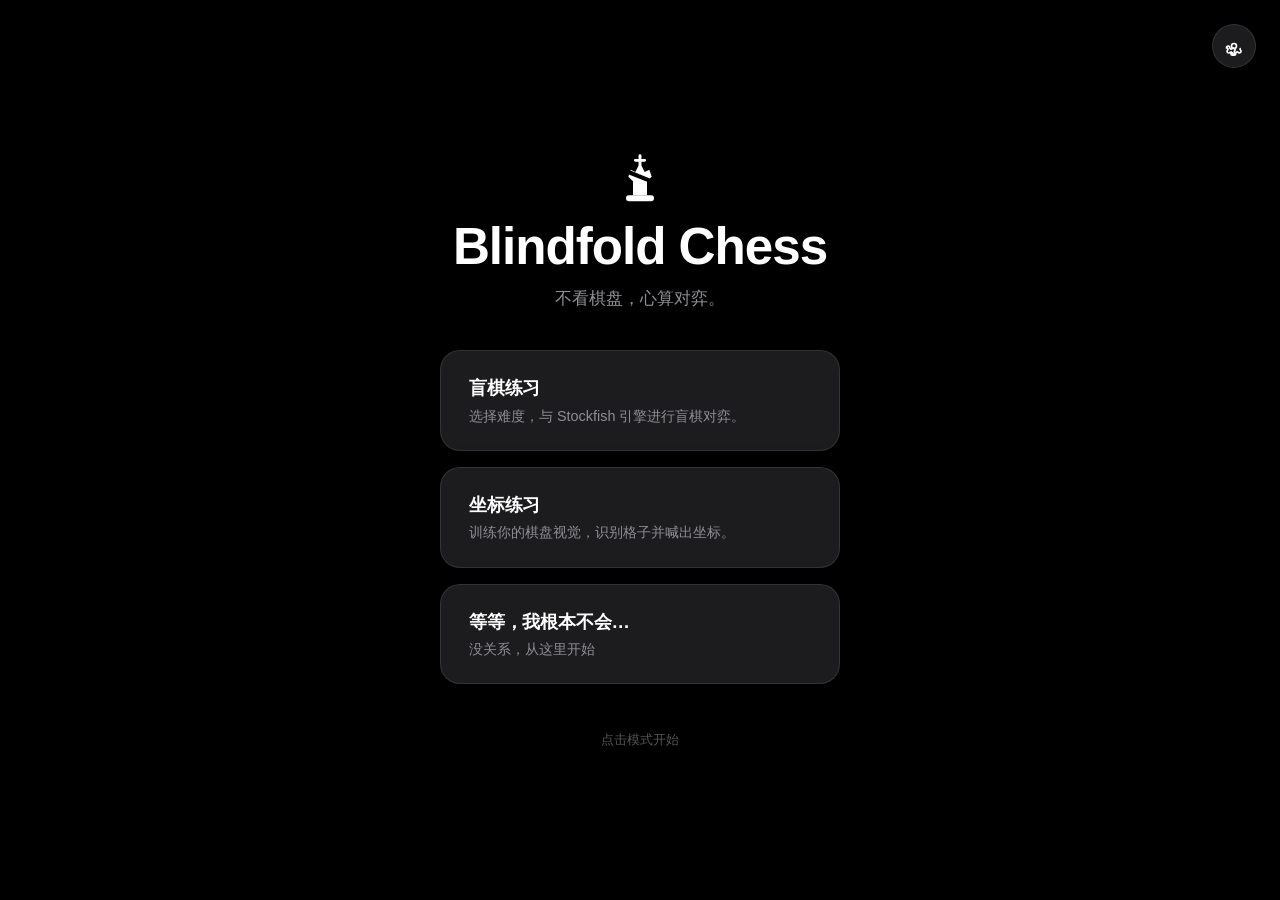
==== commit bf26a2fc: "存档：2026-05-17 大手术拆分 + 走子音效 + PGN显示 + 执黑反转 + learning实验区" ====
--- a/index.html
+++ b/index.html
@@ -4,321 +4,7 @@
     <meta charset="UTF-8">
     <meta name="viewport" content="width=device-width, initial-scale=1.0">
     <title>Blindfold Chess</title>
-    <script src="chess.js"></script>
-    <style>
-        :root {
-            --bg: #000000;
-            --surface: #1c1c1e;
-            --surface-hover: #2c2c2e;
-            --text-primary: #ffffff;
-            --text-secondary: #8e8e93;
-            --border: rgba(255, 255, 255, 0.1);
-            --shadow: rgba(0, 0, 0, 0.4);
-            --shadow-hover: rgba(0, 0, 0, 0.6);
-            --accent: #0a84ff;
-            --accent-hover: #409cff;
-            --transition-speed: 0.4s;
-        }
-
-        [data-theme="light"] {
-            --bg: #f5f5f7;
-            --surface: #ffffff;
-            --surface-hover: #f2f2f7;
-            --text-primary: #1d1d1f;
-            --text-secondary: #86868b;
-            --border: rgba(0, 0, 0, 0.08);
-            --shadow: rgba(0, 0, 0, 0.08);
-            --shadow-hover: rgba(0, 0, 0, 0.14);
-            --accent: #0071e3;
-            --accent-hover: #0077ed;
-        }
-
-        * { margin: 0; padding: 0; box-sizing: border-box; }
-
-        html {
-            transition: background var(--transition-speed) ease, color var(--transition-speed) ease;
-        }
-
-        body {
-            font-family: -apple-system, BlinkMacSystemFont, "SF Pro Text", "Segoe UI", Roboto, "Helvetica Neue", Arial, sans-serif;
-            background: var(--bg);
-            color: var(--text-primary);
-            min-height: 100vh;
-            display: flex;
-            flex-direction: column;
-            align-items: center;
-            justify-content: center;
-            padding: 2rem;
-            transition: background var(--transition-speed) ease, color var(--transition-speed) ease;
-            -webkit-font-smoothing: antialiased;
-            overflow-x: hidden;
-        }
-
-        .settings-toggle {
-            position: fixed;
-            top: 1.5rem;
-            right: 1.5rem;
-            width: 44px;
-            height: 44px;
-            border-radius: 50%;
-            border: 1px solid var(--border);
-            background: var(--surface);
-            backdrop-filter: blur(20px);
-            -webkit-backdrop-filter: blur(20px);
-            cursor: pointer;
-            display: flex;
-            align-items: center;
-            justify-content: center;
-            box-shadow: 0 2px 12px var(--shadow);
-            transition: transform 0.3s cubic-bezier(0.25, 0.1, 0.25, 1), box-shadow 0.3s ease, background var(--transition-speed) ease;
-            z-index: 100;
-        }
-
-        .settings-toggle:hover { transform: scale(1.1); box-shadow: 0 4px 20px var(--shadow-hover); }
-        .settings-toggle:active { transform: scale(0.95); }
-        .settings-toggle svg { width: 20px; height: 20px; stroke: var(--text-primary); }
-        .settings-toggle.spin svg { transform: rotate(180deg); }
-
-        .settings-panel {
-            position: fixed;
-            top: 4.2rem;
-            right: 1.5rem;
-            width: 200px;
-            background: var(--surface);
-            border: 1px solid var(--border);
-            border-radius: 16px;
-            padding: 0.5rem;
-            box-shadow: 0 8px 30px var(--shadow-hover);
-            z-index: 101;
-            opacity: 0;
-            transform: translateY(-8px) scale(0.96);
-            pointer-events: none;
-            transition: opacity 0.25s ease, transform 0.25s cubic-bezier(0.25, 0.1, 0.25, 1);
-        }
-        .settings-panel.show { opacity: 1; transform: translateY(0) scale(1); pointer-events: auto; }
-        .settings-item {
-            display: flex;
-            align-items: center;
-            justify-content: space-between;
-            padding: 0.7rem 0.9rem;
-            border-radius: 12px;
-            cursor: pointer;
-            transition: background 0.2s ease;
-            font-size: 0.9rem;
-            color: var(--text-primary);
-        }
-        .settings-item:hover { background: var(--surface-hover); }
-        .settings-label { font-weight: 500; }
-        .settings-value {
-            font-weight: 600;
-            color: var(--accent);
-            display: flex;
-            align-items: center;
-        }
-
-
-        .screen {
-            width: 100%;
-            max-width: 420px;
-            display: flex;
-            flex-direction: column;
-            align-items: center;
-            gap: 2.5rem;
-            transition: opacity 0.4s ease, transform 0.4s cubic-bezier(0.25, 0.1, 0.25, 1);
-        }
-        .screen.hidden { display: none; opacity: 0; transform: translateY(12px); }
-        .screen.active { opacity: 1; transform: translateY(0); }
-
-        .brand { text-align: center; display: flex; flex-direction: column; gap: 0.75rem; }
-        .brand h1 { font-size: clamp(2.2rem, 5.5vw, 3.2rem); font-weight: 700; letter-spacing: -0.02em; line-height: 1.1; color: var(--text-primary); transition: color var(--transition-speed) ease; }
-        .brand p { font-size: 1.05rem; font-weight: 400; color: var(--text-secondary); transition: color var(--transition-speed) ease; }
-
-        .modes { width: 100%; display: flex; flex-direction: column; gap: 1rem; }
-
-        .mode-card {
-            width: 100%;
-            padding: 1.5rem 1.75rem;
-            border-radius: 20px;
-            background: var(--surface);
-            border: 1px solid var(--border);
-            box-shadow: 0 4px 24px var(--shadow);
-            cursor: pointer;
-            display: flex;
-            flex-direction: column;
-            gap: 0.35rem;
-            transition: transform 0.35s cubic-bezier(0.25, 0.1, 0.25, 1), box-shadow 0.35s cubic-bezier(0.25, 0.1, 0.25, 1), background var(--transition-speed) ease, border-color var(--transition-speed) ease;
-            text-align: left;
-        }
-        .mode-card:hover { transform: translateY(-4px) scale(1.02); box-shadow: 0 12px 40px var(--shadow-hover); }
-        .mode-card:active { transform: translateY(-2px) scale(0.99); transition-duration: 0.1s; }
-        .mode-card .mode-title { font-size: 1.15rem; font-weight: 600; color: var(--text-primary); letter-spacing: -0.01em; transition: color var(--transition-speed) ease; }
-        .mode-card .mode-desc { font-size: 0.9rem; font-weight: 400; color: var(--text-secondary); line-height: 1.4; transition: color var(--transition-speed) ease; }
-
-        .back-btn {
-            align-self: flex-start;
-            display: flex;
-            align-items: center;
-            gap: 0.4rem;
-            padding: 0.5rem 0.9rem;
-            border-radius: 12px;
-            border: 1px solid var(--border);
-            background: var(--surface);
-            color: var(--text-primary);
-            font-size: 0.95rem;
-            font-weight: 500;
-            font-family: inherit;
-            cursor: pointer;
-            box-shadow: 0 2px 12px var(--shadow);
-            transition: transform 0.25s cubic-bezier(0.25, 0.1, 0.25, 1), box-shadow 0.25s ease, background var(--transition-speed) ease;
-        }
-        .back-btn:hover { transform: translateY(-1px); box-shadow: 0 6px 20px var(--shadow-hover); }
-        .back-btn:active { transform: scale(0.97); }
-        .back-btn svg { width: 16px; height: 16px; stroke: var(--text-primary); transition: stroke var(--transition-speed) ease; }
-
-        .difficulty-list { width: 100%; display: flex; flex-direction: column; gap: 0.75rem; }
-
-        .diff-item {
-            width: 100%;
-            padding: 1.25rem 1.5rem;
-            border-radius: 16px;
-            background: var(--surface);
-            border: 1px solid var(--border);
-            box-shadow: 0 2px 12px var(--shadow);
-            cursor: pointer;
-            display: flex;
-            align-items: center;
-            justify-content: space-between;
-            transition: transform 0.3s cubic-bezier(0.25, 0.1, 0.25, 1), box-shadow 0.3s ease, background var(--transition-speed) ease, border-color var(--transition-speed) ease;
-        }
-        .diff-item:hover { transform: translateY(-2px) scale(1.01); box-shadow: 0 8px 28px var(--shadow-hover); background: var(--surface-hover); }
-        .diff-item:active { transform: scale(0.98); transition-duration: 0.1s; }
-
-        .diff-info { display: flex; flex-direction: column; gap: 0.15rem; }
-        .diff-name { font-size: 1.05rem; font-weight: 600; color: var(--text-primary); transition: color var(--transition-speed) ease; }
-        .diff-rating { font-size: 0.85rem; font-weight: 400; color: var(--text-secondary); transition: color var(--transition-speed) ease; }
-
-        .diff-arrow { width: 20px; height: 20px; stroke: var(--text-secondary); flex-shrink: 0; transition: transform 0.2s ease, stroke var(--transition-speed) ease; }
-        .diff-item:hover .diff-arrow { transform: translateX(3px); stroke: var(--text-primary); }
-
-        .engine-note { font-size: 0.8rem; color: var(--text-secondary); text-align: center; line-height: 1.5; opacity: 0.7; }
-        .footer { font-size: 0.8rem; color: var(--text-secondary); opacity: 0.6; margin-top: 0.5rem; transition: color var(--transition-speed) ease; }
-
-        /* ===== Game Screen ===== */
-        .game-header { width: 100%; display: flex; align-items: center; justify-content: space-between; gap: 0.75rem; }
-        .game-info { display: flex; align-items: center; gap: 0.6rem; }
-        .difficulty-badge { font-size: 0.75rem; font-weight: 600; padding: 0.25rem 0.7rem; border-radius: 100px; background: var(--accent); color: #fff; text-transform: capitalize; }
-        .engine-status { font-size: 0.8rem; color: var(--text-secondary); display: flex; align-items: center; gap: 0.3rem; transition: color 0.3s ease; }
-        .engine-status.thinking { color: var(--accent); }
-        .engine-status.error { color: #ff453a; }
-
-        .board-toggle {
-            width: 36px; height: 36px; border-radius: 50%; border: 1px solid var(--border); background: var(--surface);
-            cursor: pointer; display: flex; align-items: center; justify-content: center;
-            box-shadow: 0 2px 8px var(--shadow); transition: transform 0.2s ease, background var(--transition-speed) ease;
-        }
-        .board-toggle:hover { transform: scale(1.08); }
-        .board-toggle svg { width: 18px; height: 18px; stroke: var(--text-primary); fill: none; }
-
-        .board-panel {
-            width: 100%; display: flex; justify-content: center; overflow: hidden;
-            transition: max-height 0.4s ease, opacity 0.4s ease, margin 0.4s ease;
-            max-height: 380px; opacity: 1;
-        }
-        .board-panel.hidden { max-height: 0; opacity: 0; margin: 0; }
-
-        .board-grid {
-            display: grid; grid-template-columns: 20px repeat(8, 40px); grid-template-rows: repeat(8, 40px) 20px;
-            width: 340px;
-            border-radius: 12px; overflow: hidden; border: 2px solid var(--border);
-        }
-        .square { display: flex; align-items: center; justify-content: center; width: 40px; height: 40px; font-size: 1.6rem; line-height: 1; font-family: "Apple Color Emoji", "Segoe UI Emoji", "Noto Color Emoji", sans-serif; user-select: none; }
-        .square.light { background: #b0b0b0; }
-        .square.dark { background: #808080; }
-        .coord-label {
-            display: flex; align-items: center; justify-content: center;
-            font-size: 0.65rem; font-weight: 600; color: var(--text-secondary);
-            user-select: none;
-        }
-        .piece { display: inline-block; }
-        .piece-svg { width: 90%; height: 90%; display: block; }
-        .piece-w { color: #fff; text-shadow: 0 0 2px rgba(0,0,0,0.9), 0 0 4px rgba(0,0,0,0.7), 0 1px 2px rgba(0,0,0,0.8); }
-        .piece-b { color: #000; text-shadow: 0 0 2px rgba(255,255,255,0.9), 0 0 4px rgba(255,255,255,0.7); }
-
-        .move-history {
-            width: 100%; max-height: 220px; overflow-y: auto; display: flex; flex-direction: column; gap: 0.2rem;
-            padding: 0.6rem 0.8rem; border-radius: 16px; background: var(--surface); border: 1px solid var(--border); box-shadow: 0 2px 12px var(--shadow);
-        }
-        .move-history::-webkit-scrollbar { width: 4px; }
-        .move-history::-webkit-scrollbar-track { background: transparent; }
-        .move-history::-webkit-scrollbar-thumb { background: var(--border); border-radius: 4px; }
-
-        .move-row {
-            display: grid; grid-template-columns: 2.2rem 1fr 1fr; gap: 0.5rem; align-items: center;
-            font-size: 0.92rem; padding: 0.25rem 0.5rem; border-radius: 6px; transition: background 0.15s ease;
-        }
-        .move-row:hover { background: var(--surface-hover); }
-        .move-number { color: var(--text-secondary); font-size: 0.82rem; font-weight: 500; }
-        .move-white, .move-black { color: var(--text-primary); font-weight: 500; }
-        .move-black { opacity: 0.85; }
-
-        .game-input { width: 100%; display: flex; gap: 0.6rem; }
-        .game-input input {
-            flex: 1; padding: 0.85rem 1.1rem; border-radius: 14px; border: 1px solid var(--border); background: var(--surface);
-            color: var(--text-primary); font-size: 1rem; font-family: inherit; outline: none; box-shadow: 0 2px 12px var(--shadow);
-            transition: border-color 0.2s ease, box-shadow 0.2s ease, background var(--transition-speed) ease;
-        }
-        .game-input input::placeholder { color: var(--text-secondary); opacity: 0.6; }
-        .game-input input:focus { border-color: var(--accent); box-shadow: 0 0 0 3px rgba(10, 132, 255, 0.15); }
-        .game-input button {
-            padding: 0.85rem 1.3rem; border-radius: 14px; border: none; background: var(--accent); color: #fff;
-            font-size: 1rem; font-weight: 600; font-family: inherit; cursor: pointer; box-shadow: 0 2px 12px var(--shadow);
-            transition: transform 0.2s ease, background 0.2s ease, box-shadow 0.2s ease;
-        }
-        .game-input button:hover { background: var(--accent-hover); transform: translateY(-1px); }
-        .game-input button:active { transform: scale(0.97); }
-
-        .game-actions { width: 100%; display: flex; gap: 0.6rem; justify-content: center; }
-        .game-actions button {
-            padding: 0.6rem 1.1rem; border-radius: 12px; border: 1px solid var(--border); background: var(--surface);
-            color: var(--text-primary); font-size: 0.88rem; font-weight: 500; font-family: inherit; cursor: pointer;
-            box-shadow: 0 2px 8px var(--shadow); transition: transform 0.2s ease, background 0.2s ease, box-shadow 0.2s ease;
-        }
-        .game-actions button:hover { transform: translateY(-1px); box-shadow: 0 4px 16px var(--shadow-hover); }
-
-        .result-overlay {
-            position: fixed; inset: 0; background: rgba(0,0,0,0.45); backdrop-filter: blur(10px); -webkit-backdrop-filter: blur(10px);
-            display: flex; align-items: center; justify-content: center; z-index: 200; opacity: 0; pointer-events: none; transition: opacity 0.3s ease;
-        }
-        .result-overlay.show { opacity: 1; pointer-events: all; }
-        .result-card {
-            width: 90%; max-width: 320px; padding: 2rem 1.5rem; border-radius: 24px; background: var(--surface);
-            border: 1px solid var(--border); box-shadow: 0 20px 60px var(--shadow-hover); text-align: center;
-            display: flex; flex-direction: column; gap: 1rem; transform: scale(0.92); transition: transform 0.35s cubic-bezier(0.25, 0.1, 0.25, 1);
-        }
-        .result-overlay.show .result-card { transform: scale(1); }
-        .result-title { font-size: 1.5rem; font-weight: 700; color: var(--text-primary); letter-spacing: -0.01em; }
-        .result-msg { font-size: 0.95rem; color: var(--text-secondary); line-height: 1.5; }
-        .result-card button {
-            padding: 0.8rem 1.5rem; border-radius: 14px; border: none; background: var(--accent); color: #fff;
-            font-size: 1rem; font-weight: 600; font-family: inherit; cursor: pointer; box-shadow: 0 4px 16px var(--shadow);
-            transition: transform 0.2s ease, background 0.2s ease; margin-top: 0.3rem;
-        }
-        .result-card button:hover { transform: translateY(-1px); background: var(--accent-hover); }
-
-        @media (min-width: 768px) { .screen { max-width: 400px; } }
-        @media (max-width: 480px) {
-            body { padding: 1.5rem; }
-            .settings-toggle { top: 1rem; right: 1rem; }
-            .settings-panel { top: 3.7rem; right: 1rem; }
-            .mode-card { padding: 1.35rem 1.5rem; }
-            .diff-item { padding: 1.1rem 1.3rem; }
-            .board-grid { width: 306px; grid-template-columns: 18px repeat(8, 36px); grid-template-rows: repeat(8, 36px) 18px; }
-            .square { width: 36px; height: 36px; font-size: 1.5rem; }
-            .coord-label { font-size: 0.6rem; }
-            .move-history { max-height: 180px; }
-            .game-input input { font-size: 0.95rem; }
-        }
-    </style>
+    <link rel="stylesheet" href="css/style.css">
 </head>
 <body>
 
@@ -344,6 +30,14 @@
 
     <div class="screen active" id="startScreen">
         <div class="brand">
+            <div class="brand-logo-wrap">
+                <svg viewBox="0 0 48 48" class="brand-logo">
+                    <rect x="12" y="38" width="24" height="5" rx="2.5" fill="currentColor"/>
+                    <path d="M18 38 L18 26 L14 22 L16 16 L20 18 L24 10 L28 18 L32 16 L34 22 L30 26 L30 38 Z" fill="currentColor"/>
+                    <path d="M24 4 L24 12 M20 8 L28 8" stroke="currentColor" stroke-width="2.5" stroke-linecap="round" fill="none"/>
+                    <path d="M14 18 L34 26" stroke="var(--logo-mask-color)" stroke-width="3.5" stroke-linecap="round"/>
+                </svg>
+            </div>
             <h1>Blindfold Chess</h1>
             <p data-i18n="tagline">Play chess without seeing the board.</p>
         </div>
@@ -444,6 +138,41 @@
         </div>
     </div>
 
+    <div class="screen hidden" id="coordinateScreen">
+        <button class="back-btn" onclick="showStartFromCoordinate()">
+            <svg viewBox="0 0 24 24" fill="none" stroke-width="2.5" stroke-linecap="round" stroke-linejoin="round"><polyline points="15 18 9 12 15 6"></polyline></svg>
+            <span data-i18n="back">Back</span>
+        </button>
+        <div class="brand">
+            <h1 data-i18n="coordTitle">Coordinate Practice</h1>
+            <p data-i18n="coordSubtitle">Pick a side and find the squares.</p>
+        </div>
+        <div id="coordScore" style="font-size:1.1rem;font-weight:600;color:var(--accent);display:none;">Score: 0 / 0</div>
+        <div id="coordPrompt" style="font-size:1.3rem;font-weight:700;color:var(--text-primary);text-align:center;min-height:2rem;display:none;"></div>
+        <div class="board-panel" style="max-height:420px;opacity:1;margin:0;">
+            <div class="board-wrapper" id="coordinateBoardWrapper">
+                <div class="board-row-labels"><span>8</span><span>7</span><span>6</span><span>5</span><span>4</span><span>3</span><span>2</span><span>1</span></div>
+                <div class="board-area">
+                    <div class="board-grid" id="coordinateBoardGrid"></div>
+                    <div class="board-col-labels"><span>a</span><span>b</span><span>c</span><span>d</span><span>e</span><span>f</span><span>g</span><span>h</span></div>
+                </div>
+            </div>
+        </div>
+        <div id="coordInputArea" style="width:100%;display:none;gap:0.6rem;justify-content:center;align-items:center;">
+            <input type="text" id="coordInput" placeholder="e.g. e4" style="padding:0.6rem 1rem;border-radius:12px;border:1px solid var(--border);background:var(--surface);color:var(--text-primary);font-size:1rem;font-family:inherit;width:120px;text-align:center;" />
+            <button onclick="submitCoordAnswer()" data-i18n="go">Go</button>
+        </div>
+        <div id="coordFeedback" style="font-size:0.95rem;text-align:center;min-height:1.5rem;color:var(--text-secondary);"></div>
+        <div class="game-actions" id="coordSetupActions">
+            <button onclick="startCoordinatePractice('white')" data-i18n="playAsWhite">Play as White</button>
+            <button onclick="startCoordinatePractice('black')" data-i18n="playAsBlack">Play as Black</button>
+        </div>
+        <div class="game-actions" id="coordModeActions" style="display:none;">
+            <button onclick="setCoordMode('a')" id="btnModeA" data-i18n="modeA">Mode A: Find Square</button>
+            <button onclick="setCoordMode('b')" id="btnModeB" data-i18n="modeB">Mode B: Name Square</button>
+        </div>
+    </div>
+
     <div class="screen hidden" id="exitScreen">
         <div class="brand">
             <h1 data-i18n="exitTitle">See you next time!</h1>
@@ -469,7 +198,13 @@
         </div>
 
         <div class="board-panel hidden" id="boardPanel">
-            <div class="board-grid" id="boardGrid"></div>
+            <div class="board-wrapper">
+                <div class="board-row-labels"><span>8</span><span>7</span><span>6</span><span>5</span><span>4</span><span>3</span><span>2</span><span>1</span></div>
+                <div class="board-area">
+                    <div class="board-grid" id="boardGrid"></div>
+                    <div class="board-col-labels"><span>a</span><span>b</span><span>c</span><span>d</span><span>e</span><span>f</span><span>g</span><span>h</span></div>
+                </div>
+            </div>
         </div>
 
         <div class="move-history" id="moveHistory">
@@ -491,631 +226,18 @@
         <div class="result-card">
             <div class="result-title" id="resultTitle">Game Over</div>
             <div class="result-msg" id="resultMsg">White wins by checkmate!</div>
+            <div class="result-pgn-wrap">
+                <pre id="resultPgn"></pre>
+                <button class="copy-btn" onclick="copyPgn()">📋 复制 PGN</button>
+            </div>
             <button onclick="hideResult(); newGame();" data-i18n="playAgain">Play Again</button>
         </div>
     </div>
-
-    <script>
-        const i18n = {
-            en: {
-                tagline: "Play chess without seeing the board.",
-                modeBlindfold: "Blindfold Practice",
-                modeBlindfoldDesc: "Practice blindfold chess against the Stockfish engine at your chosen level.",
-                modeCoordinate: "Coordinate Practice",
-                modeCoordinateDesc: "Train your board vision by identifying squares and calling out coordinates.",
-                modeGuide: "Wait. I don't even know how…",
-                modeGuideDesc: "it's fine. Try this",
-                tapMode: "Tap a mode to begin",
-                back: "Back",
-                diffTitle: "Blindfold Practice",
-                diffSubtitle: "Choose a difficulty to face Stockfish.",
-                easy: "Easy",
-                easyRating: "Stockfish ~1200 Elo",
-                medium: "Medium",
-                mediumRating: "Stockfish ~1800 Elo",
-                hard: "Hard",
-                hardRating: "Stockfish ~2200 Elo",
-                expert: "Expert",
-                expertRating: "Stockfish ~2800 Elo",
-                engineNote: "Stockfish engine loaded locally. Select a level to start playing.",
-                guideTitle: "Getting Started",
-                guideSubtitle: "Pick where you want to begin.",
-                guideBasics: "Getting Caught Up",
-                guideBasicsDesc: "I have no idea what I'm doing. I need to start from the basics.",
-                guidePractice: "Practice",
-                guidePracticeDesc: "Jump straight into a practice game against Stockfish.",
-                guideExit: "I'm done with it",
-                basicsTitle: "Basics",
-                basicsSubtitle: "Everything you need to get started.",
-                basicsCoords: "Board Coordinates",
-                basicsCoordsDesc: "A chessboard has 8 files (columns a–h) and 8 ranks (rows 1–8). Each square is named by its file letter plus rank number, like e4 or d5.",
-                basicsNotation: "Algebraic Notation",
-                basicsNotationDesc: "Moves are written using algebraic notation: e4 (pawn to e4), Nf3 (knight to f3), O-O (short castle), Qxd5 (queen takes on d5).",
-                basicsBlindfold: "Blindfold Chess",
-                basicsBlindfoldDesc: "In blindfold chess, you play without seeing the board. You call out moves in notation, and your opponent (or the engine) replies the same way. Keeping the entire position in your mind is the challenge.",
-                exitTitle: "See you next time!",
-                exitDesc: "You can close this tab whenever you're ready.",
-                engineReady: "Ready",
-                engineThinking: "Thinking...",
-                boardToggle: "Toggle board",
-                newGameStarted: "New game started. White to move.",
-                movePlaceholder: "e.g. e4, Nf3, O-O",
-                go: "Go",
-                newGame: "New Game",
-                resign: "Resign",
-                resultOver: "Game Over",
-                resultCheckmate: "Checkmate",
-                resultStalemate: "Stalemate",
-                resultDraw: "Draw",
-                whiteWins: "White wins by checkmate!",
-                blackWins: "Black wins by checkmate!",
-                stalemateDraw: "Game drawn by stalemate.",
-                gameDrawn: "Game drawn.",
-                gameEnded: "The game has ended.",
-                playAgain: "Play Again",
-                resigned: "Resigned",
-                resignedMsg: "You resigned. Stockfish wins.",
-                themeDark: "Dark mode",
-                themeLight: "Light mode",
-                settings: "Settings",
-                langLabel: "Language",
-                langZh: "中文",
-                langEn: "English",
-                loadingError: "Failed to load Stockfish. Try refreshing or check console."
-            },
-            zh: {
-                tagline: "不看棋盘，心算对弈。",
-                modeBlindfold: "盲棋练习",
-                modeBlindfoldDesc: "选择难度，与 Stockfish 引擎进行盲棋对弈。",
-                modeCoordinate: "坐标练习",
-                modeCoordinateDesc: "训练你的棋盘视觉，识别格子并喊出坐标。",
-                modeGuide: "等等，我根本不会…",
-                modeGuideDesc: "没关系，从这里开始",
-                tapMode: "点击模式开始",
-                back: "返回",
-                diffTitle: "盲棋练习",
-                diffSubtitle: "选择难度挑战 Stockfish。",
-                easy: "简单",
-                easyRating: "Stockfish ~1200 分",
-                medium: "中等",
-                mediumRating: "Stockfish ~1800 分",
-                hard: "困难",
-                hardRating: "Stockfish ~2200 分",
-                expert: "专家",
-                expertRating: "Stockfish ~2800 分",
-                engineNote: "Stockfish 引擎已加载。选择难度开始下棋。",
-                guideTitle: "入门指南",
-                guideSubtitle: "选择你想开始的入口。",
-                guideBasics: "零基础入门",
-                guideBasicsDesc: "我完全不知道怎么下，需要从基础开始。",
-                guidePractice: "直接练习",
-                guidePracticeDesc: "跳过教学，直接与 Stockfish 对弈。",
-                guideExit: "我玩够了",
-                basicsTitle: "基础知识",
-                basicsSubtitle: "入门所需的一切。",
-                basicsCoords: "棋盘坐标",
-                basicsCoordsDesc: "棋盘有 8 条纵线（a–h 列）和 8 条横线（1–8 行）。每个格子由其列字母加行数字命名，例如 e4 或 d5。",
-                basicsNotation: "代数记谱法",
-                basicsNotationDesc: "走法使用代数记谱法书写：e4（兵到 e4）、Nf3（马到 f3）、O-O（短易位）、Qxd5（后在 d5 吃子）。",
-                basicsBlindfold: "盲棋",
-                basicsBlindfoldDesc: "在盲棋中，你看不到棋盘，用记谱法喊出走法，对手（或引擎）同样回复。在脑海中保持整个局面是挑战所在。",
-                exitTitle: "下次见！",
-                exitDesc: "准备好后就可以关闭此标签页。",
-                engineReady: "就绪",
-                engineThinking: "思考中…",
-                boardToggle: "显示/隐藏棋盘",
-                newGameStarted: "新局开始。白方先行。",
-                movePlaceholder: "例如 e4、Nf3、O-O",
-                go: "走棋",
-                newGame: "新局",
-                resign: "认输",
-                resultOver: "对局结束",
-                resultCheckmate: "将杀",
-                resultStalemate: "逼和",
-                resultDraw: "和棋",
-                whiteWins: "白方将杀获胜！",
-                blackWins: "黑方将杀获胜！",
-                stalemateDraw: "逼和，和棋。",
-                gameDrawn: "和棋。",
-                gameEnded: "对局已结束。",
-                playAgain: "再来一局",
-                resigned: "认输",
-                resignedMsg: "你认输了。Stockfish 获胜。",
-                themeDark: "深色模式",
-                themeLight: "浅色模式",
-                settings: "设置",
-                langLabel: "语言",
-                langZh: "中文",
-                langEn: "English",
-                loadingError: "加载 Stockfish 失败。请刷新页面或检查控制台。"
-            }
-        };
-
-        function t(key) {
-            const lang = localStorage.getItem('lang') || 'zh';
-            return (i18n[lang] && i18n[lang][key]) || (i18n.en && i18n.en[key]) || key;
-        }
-
-        function updateTexts() {
-            document.querySelectorAll('[data-i18n]').forEach(el => {
-                const key = el.getAttribute('data-i18n');
-                if (el.tagName === 'INPUT' && el.placeholder) {
-                    el.placeholder = t(key);
-                } else {
-                    el.textContent = t(key);
-                }
-            });
-            document.documentElement.lang = localStorage.getItem('lang') === 'en' ? 'en' : 'zh-CN';
-            const langValue = document.getElementById('langValue');
-            if (langValue) {
-                const currentLang = localStorage.getItem('lang') || 'zh';
-                langValue.textContent = currentLang === 'en' ? t('langZh') : t('langEn');
-            }
-            const themeLabel = document.getElementById('themeLabelText');
-            if (themeLabel) {
-                const currentTheme = document.documentElement.getAttribute('data-theme') || 'dark';
-                themeLabel.textContent = currentTheme === 'dark' ? t('themeDark') : t('themeLight');
-            }
-        }
-
-        // Theme logic
-        (function() {
-            const html = document.documentElement;
-            const saved = localStorage.getItem('theme');
-            if (saved) html.setAttribute('data-theme', saved);
-
-            function updateThemeIcon(theme) {
-                const sun = document.getElementById('panelIconSun');
-                const moon = document.getElementById('panelIconMoon');
-                if (sun && moon) {
-                    if (theme === 'light') { sun.style.display = 'block'; moon.style.display = 'none'; }
-                    else { sun.style.display = 'none'; moon.style.display = 'block'; }
-                }
-                const label = document.getElementById('themeLabelText');
-                if (label) label.textContent = theme === 'dark' ? t('themeDark') : t('themeLight');
-            }
-
-            updateThemeIcon(saved || 'dark');
-
-            document.getElementById('themeSetting').addEventListener('click', () => {
-                const current = html.getAttribute('data-theme') || 'dark';
-                const next = current === 'dark' ? 'light' : 'dark';
-                html.setAttribute('data-theme', next);
-                localStorage.setItem('theme', next);
-                updateThemeIcon(next);
-            });
-        })();
-
-        // Settings panel toggle
-        (function() {
-            const toggle = document.getElementById('settingsToggle');
-            const panel = document.getElementById('settingsPanel');
-            toggle.addEventListener('click', (e) => {
-                e.stopPropagation();
-                panel.classList.toggle('show');
-            });
-            document.addEventListener('click', (e) => {
-                if (!panel.contains(e.target) && e.target !== toggle) {
-                    panel.classList.remove('show');
-                }
-            });
-        })();
-
-        // Language switch
-        document.getElementById('langSetting').addEventListener('click', () => {
-            const current = localStorage.getItem('lang') || 'zh';
-            const next = current === 'en' ? 'zh' : 'en';
-            localStorage.setItem('lang', next);
-            updateTexts();
-        });
-
-        // Initial language apply
-        updateTexts();
-
-        function showDifficulty() {
-            document.getElementById('startScreen').classList.remove('active');
-            document.getElementById('startScreen').classList.add('hidden');
-            const diff = document.getElementById('difficultyScreen');
-            diff.classList.remove('hidden');
-            requestAnimationFrame(() => diff.classList.add('active'));
-        }
-
-        function showStart() {
-            document.getElementById('difficultyScreen').classList.remove('active');
-            document.getElementById('difficultyScreen').classList.add('hidden');
-            const start = document.getElementById('startScreen');
-            start.classList.remove('hidden');
-            requestAnimationFrame(() => start.classList.add('active'));
-        }
-
-        /* ===== Stockfish Engine ===== */
-        class EngineManager {
-            constructor() {
-                this.worker = null;
-                this.ready = false;
-                this.thinking = false;
-                this.onEngineMove = null;
-                this.onMessage = null;
-                this.initPromise = null;
-            }
-
-            async init() {
-                if (this.initPromise) return this.initPromise;
-                const workerUrl = 'https://unpkg.com/stockfish@18.0.7/bin/stockfish-18-lite-single.js';
-                const wasmUrl = 'https://unpkg.com/stockfish@18.0.7/bin/stockfish-18-lite-single.wasm';
-                
-                this.initPromise = new Promise(async (resolve, reject) => {
-                    try {
-                        let finalWorkerUrl = workerUrl;
-                        
-                        // Try direct Worker first (fastest for http/https)
-                        try {
-                            const testWorker = new Worker(workerUrl);
-                            testWorker.terminate();
-                        } catch (directErr) {
-                            // file:// or restricted environment: fall back to Blob Worker
-                            console.log('Direct Worker blocked, trying Blob Worker...');
-                            const res = await fetch(workerUrl);
-                            if (!res.ok) throw new Error('Failed to fetch Stockfish script: ' + res.status);
-                            const code = await res.text();
-                            const blob = new Blob([code], {type: 'application/javascript'});
-                            // Pass wasm URL via hash so stockfish.js can locate it
-                            finalWorkerUrl = URL.createObjectURL(blob) + '#' + encodeURIComponent(wasmUrl);
-                        }
-                        
-                        this.worker = new Worker(finalWorkerUrl);
-                        let uciokReceived = false;
-                        let bootLines = [];
-                        this.worker.onmessage = (e) => {
-                            const msg = typeof e.data === 'string' ? e.data : '';
-                            bootLines.push(msg);
-                            if (!uciokReceived && msg.includes('uciok')) {
-                                uciokReceived = true;
-                                this.ready = true;
-                                resolve();
-                            } else if (msg.startsWith('bestmove')) {
-                                this.thinking = false;
-                                const parts = msg.split(' ');
-                                const bestMove = parts[1] === '(none)' ? null : parts[1];
-                                if (this.onEngineMove) this.onEngineMove(bestMove);
-                            }
-                            if (this.onMessage) this.onMessage(msg);
-                        };
-                        this.worker.onerror = (err) => {
-                            console.error('Stockfish Worker error:', err);
-                            reject(err);
-                        };
-                        this.postMessage('uci');
-                        setTimeout(() => {
-                            if (!uciokReceived) {
-                                console.error('Stockfish boot log:', bootLines);
-                                reject(new Error('Stockfish init timeout (60s). The engine may be loading slowly on your connection.'));
-                            }
-                        }, 60000);
-                    } catch (err) {
-                        reject(err);
-                    }
-                });
-                return this.initPromise;
-            }
-
-            postMessage(msg) {
-                if (this.worker) this.worker.postMessage(msg);
-            }
-
-            setDifficulty(level) {
-                const map = {
-                    easy: { elo: 1200, skill: 5, depth: 8 },
-                    medium: { elo: 1800, skill: 10, depth: 10 },
-                    hard: { elo: 2200, skill: 15, depth: 14 },
-                    expert: { elo: 2800, skill: 20, depth: 18 }
-                };
-                const cfg = map[level] || map.medium;
-                this.postMessage('setoption name UCI_LimitStrength value true');
-                this.postMessage(`setoption name UCI_Elo value ${cfg.elo}`);
-                this.postMessage(`setoption name Skill Level value ${cfg.skill}`);
-                this.depth = cfg.depth;
-            }
-
-            newGame() { this.postMessage('ucinewgame'); }
-            setPosition(fen) { this.postMessage(`position fen ${fen}`); }
-
-            go() {
-                this.thinking = true;
-                this.postMessage(`go depth ${this.depth}`);
-            }
-
-            terminate() {
-                if (this.worker) {
-                    this.worker.terminate();
-                    this.worker = null;
-                    this.ready = false;
-                    this.initPromise = null;
-                }
-            }
-        }
-
-        let engine = null;
-        let game = null;
-        let currentLevel = 'medium';
-        let boardVisible = false;
-
-        function startEngine(level) {
-            currentLevel = level;
-            document.getElementById('diffBadge').textContent = t(level);
-            document.getElementById('difficultyScreen').classList.remove('active');
-            document.getElementById('difficultyScreen').classList.add('hidden');
-            const gs = document.getElementById('gameScreen');
-            gs.classList.remove('hidden');
-            requestAnimationFrame(() => gs.classList.add('active'));
-            initGame();
-        }
-
-        function showStartFromGame() {
-            if (engine) { engine.terminate(); engine = null; }
-            document.getElementById('gameScreen').classList.remove('active');
-            document.getElementById('gameScreen').classList.add('hidden');
-            const start = document.getElementById('startScreen');
-            start.classList.remove('hidden');
-            requestAnimationFrame(() => start.classList.add('active'));
-        }
-
-        async function initGame() {
-            if (engine) { engine.terminate(); engine = null; }
-            game = new Chess();
-            boardVisible = false;
-            document.getElementById('boardPanel').classList.add('hidden');
-            document.getElementById('moveHistory').innerHTML = '<div style="color:var(--text-secondary);text-align:center;font-size:0.9rem;padding:1rem 0;">' + t('newGameStarted') + '</div>';
-            const input = document.getElementById('moveInput');
-            input.value = ''; input.disabled = false;
-            updateEngineStatus(t('engineReady'));
-            document.getElementById('engineStatus').classList.remove('error');
-
-            try {
-                engine = new EngineManager();
-                engine.onEngineMove = handleEngineMove;
-                await engine.init();
-                engine.setDifficulty(currentLevel);
-                engine.newGame();
-            } catch (err) {
-                console.error('Engine init failed:', err);
-                engine = null;
-                updateEngineStatus(t('loadingError'));
-                document.getElementById('engineStatus').classList.add('error');
-                document.getElementById('moveHistory').innerHTML = '<div style="color:#ff453a;text-align:center;padding:1rem;">' + t('loadingError') + '</div>';
-            }
-        }
-
-        function normalizeMove(input) {
-            const s = input.trim();
-            if (/^0-0-0$/i.test(s) || /^o-o-o$/i.test(s)) return 'O-O-O';
-            if (/^0-0$/i.test(s) || /^o-o$/i.test(s)) return 'O-O';
-            return s.replace(/[a-h]/gi, m => m.toLowerCase())
-                    .replace(/[nbrqk]/gi, m => m.toUpperCase());
-        }
-
-        function submitMove() {
-            const input = document.getElementById('moveInput');
-            const san = normalizeMove(input.value);
-            if (!san) return;
-
-            const move = game.move(san);
-            if (!move) {
-                input.style.borderColor = '#ff453a';
-                setTimeout(() => input.style.borderColor = '', 600);
-                return;
-            }
-
-            input.value = '';
-            input.style.borderColor = '';
-            updateMoveHistory();
-            renderBoard();
-
-            if (game.game_over()) {
-                handleGameOver();
-                return;
-            }
-
-            if (!engine || !engine.ready) {
-                updateEngineStatus(t('loadingError'));
-                document.getElementById('engineStatus').classList.add('error');
-                return;
-            }
-            input.disabled = true;
-            updateEngineStatus(t('engineThinking'));
-            engine.setPosition(game.fen());
-            engine.go();
-        }
-
-        function handleEngineMove(bestMoveUci) {
-            if (!bestMoveUci) {
-                document.getElementById('moveInput').disabled = true;
-                updateEngineStatus(t('engineReady'));
-                return;
-            }
-
-            const moves = game.moves({ verbose: true });
-            const match = moves.find(m => {
-                let uci = m.from + m.to;
-                if (m.promotion) uci += m.promotion;
-                return uci === bestMoveUci;
-            });
-
-            if (match) {
-                const result = game.move(match.san);
-                if (result) {
-                    updateMoveHistory();
-                    renderBoard();
-                } else {
-                    console.error('Engine move failed:', match.san);
-                }
-            } else {
-                console.error('Engine UCI not matched:', bestMoveUci, 'legal moves:', moves.map(m => m.from + m.to + (m.promotion || '')));
-            }
-
-            const input = document.getElementById('moveInput');
-            input.disabled = false;
-            input.focus();
-            updateEngineStatus(t('engineReady'));
-
-            if (game.game_over()) {
-                handleGameOver();
-            }
-        }
-
-        function updateMoveHistory() {
-            const history = game.history();
-            const container = document.getElementById('moveHistory');
-            if (history.length === 0) {
-                container.innerHTML = '<div style="color:var(--text-secondary);text-align:center;font-size:0.9rem;padding:1rem 0;">' + t('newGameStarted') + '</div>';
-                return;
-            }
-            let html = '';
-            for (let i = 0; i < history.length; i += 2) {
-                const num = Math.floor(i / 2) + 1;
-                const white = history[i];
-                const black = history[i + 1] || '';
-                html += `<div class="move-row"><span class="move-number">${num}.</span><span class="move-white">${white}</span><span class="move-black">${black}</span></div>`;
-            }
-            container.innerHTML = html;
-            container.scrollTop = container.scrollHeight;
-        }
-
-        const pieceSvgs = {
-            wk: `<svg xmlns="http://www.w3.org/2000/svg" width="10mm" height="10mm" viewBox="0 0 10 10" class="piece-svg"><g style="fill:#fff;fill-opacity:1"><g style="fill:#fff;fill-opacity:1;stroke-width:.09651081;stroke-miterlimit:4;stroke-dasharray:none"><path d="M6.542 294.178c1.078 0 1.125.858 1.125 1.495H2.069c0-.65.046-1.495 1.124-1.495z" style="fill:#fff;fill-opacity:1;stroke:#000;stroke-width:.38604325;stroke-linecap:butt;stroke-linejoin:miter;stroke-miterlimit:4;stroke-dasharray:none;stroke-opacity:1" transform="matrix(1.07361 0 0 1 -.233 -286.97)"/><path d="M4.48 288.116v.484h-.537v.753h.537c0 .582-.142.476-.533.717-2.418-.972-3.734 2.055-.939 4.107l3.715-.014c2.848-2.038 1.504-5.064-.913-4.077-.46-.253-.545-.111-.545-.733h.548v-.753h-.548v-.484zm1.929 3.058c.644.065.894.873-.79 2.028v-1.617c.312-.315.497-.44.79-.41zm-2.962.008c.272.01.402.139.675.415v1.616c-1.683-1.154-1.433-1.962-.789-2.027a.85.85 0 0 1 .114-.004z" style="fill:#fff;fill-opacity:1;stroke:#000;stroke-width:.37229237;stroke-linecap:butt;stroke-linejoin:miter;stroke-miterlimit:4;stroke-dasharray:none;stroke-opacity:1" transform="matrix(1.07361 0 0 1 -.233 -286.97)"/></g></g></svg>`,
-            wq: `<svg xmlns="http://www.w3.org/2000/svg" width="10mm" height="10mm" viewBox="0 0 10 10" class="piece-svg"><g style="fill:#fff;fill-opacity:1"><g style="fill:#fff;fill-opacity:1;stroke-width:.09651081;stroke-miterlimit:4;stroke-dasharray:none"><path d="M6.542 294.178c1.078 0 1.125.858 1.125 1.495H2.069c0-.65.046-1.495 1.124-1.495z" style="fill:#fff;fill-opacity:1;stroke:#000;stroke-width:.38604325;stroke-linecap:butt;stroke-linejoin:miter;stroke-miterlimit:4;stroke-dasharray:none;stroke-opacity:1" transform="matrix(1.07361 0 0 1 -.233 -286.97)"/><path d="M15.014 3.873a3.016 3.016 0 0 0-3.018 3.016 3.016 3.016 0 0 0 1.91 2.804l-.373 8.116-3.984-6.524a3.016 3.016 0 0 0 .53-1.709 3.016 3.016 0 0 0-3.017-3.015 3.016 3.016 0 0 0-3.015 3.015 3.016 3.016 0 0 0 2.504 2.97l4.773 14.69h15.147l4.76-14.6a3.016 3.016 0 0 0 2.595-2.982 3.016 3.016 0 0 0-3.015-3.015 3.016 3.016 0 0 0-3.016 3.015 3.016 3.016 0 0 0 .455 1.584l-4.072 6.57-.319-8.128a3.016 3.016 0 0 0 1.875-2.791 3.016 3.016 0 0 0-3.015-3.016 3.016 3.016 0 0 0-3.016 3.016 3.016 3.016 0 0 0 .854 2.103l-1.702 8.817-1.625-8.88a3.016 3.016 0 0 0 .8-2.04 3.016 3.016 0 0 0-3.016-3.016z" style="fill:#fff;fill-opacity:1;stroke:#000;stroke-width:1.51181102;stroke-linecap:butt;stroke-linejoin:miter;stroke-opacity:1;stroke-miterlimit:4;stroke-dasharray:none" transform="scale(.26458)"/></g></g></svg>`,
-            wr: `<svg xmlns="http://www.w3.org/2000/svg" width="10mm" height="10mm" viewBox="0 0 10 10" class="piece-svg"><g style="fill:#fff;fill-opacity:1"><g style="fill:#fff;fill-opacity:1;stroke-width:.09651081;stroke-miterlimit:4;stroke-dasharray:none"><path d="M6.542 294.178c1.078 0 1.125.858 1.125 1.495H2.069c0-.65.046-1.495 1.124-1.495z" style="fill:#fff;fill-opacity:1;stroke:#000;stroke-width:.38604325;stroke-linecap:butt;stroke-linejoin:miter;stroke-miterlimit:4;stroke-dasharray:none;stroke-opacity:1" transform="matrix(1.07361 0 0 1 -.233 -286.97)"/><path d="m6.74 294.177-.567-3.253H3.569l-.561 3.253z" style="fill:#fff;fill-opacity:1;stroke:#000;stroke-width:.38604325;stroke-linecap:butt;stroke-linejoin:miter;stroke-opacity:1;stroke-miterlimit:4;stroke-dasharray:none" transform="matrix(1.07361 0 0 1 -.233 -286.97)"/><path d="m6.66 289.342-.8-.222-.173.439-.328-.002v-.624l-1.002.017v.607h-.292l-.21-.436-.784.307s-.008 1.53.404 1.521h2.781c.412 0 .404-1.606.404-1.606z" style="fill:#fff;fill-opacity:1;stroke:#000;stroke-width:.38604325;stroke-linecap:butt;stroke-linejoin:miter;stroke-opacity:1;stroke-miterlimit:4;stroke-dasharray:none" transform="matrix(1.07361 0 0 1 -.233 -286.97)"/></g></g></svg>`,
-            wb: `<svg xmlns="http://www.w3.org/2000/svg" width="10mm" height="10mm" viewBox="0 0 10 10" class="piece-svg"><g style="fill:#fff;fill-opacity:1"><g style="fill:#fff;fill-opacity:1;stroke-width:.09651081;stroke-miterlimit:4;stroke-dasharray:none"><path d="M6.542 294.178c1.078 0 1.125.858 1.125 1.495H2.069c0-.65.046-1.495 1.124-1.495zm.01-.014c.202-.292 1.198-2.21-.75-4.165 0 0-.783 1.088-.913 2.696l-.477-.001c-.009-1.476 1.01-3.004 1.01-3.004.82-1.66-1.874-1.665-1.13 0-2.275 2.009-1.262 4.219-1.095 4.474z" style="fill:#fff;fill-opacity:1;stroke:#000;stroke-width:.38604325;stroke-linecap:butt;stroke-linejoin:miter;stroke-miterlimit:4;stroke-dasharray:none;stroke-opacity:1" transform="matrix(1.07361 0 0 1 -.233 -286.97)"/></g></g></svg>`,
-            wn: `<svg xmlns="http://www.w3.org/2000/svg" width="10mm" height="10mm" viewBox="0 0 10 10" class="piece-svg"><g style="fill:#fff;fill-opacity:1"><g style="fill:#fff;fill-opacity:1;stroke-width:.09651081;stroke-miterlimit:4;stroke-dasharray:none"><path d="M6.545 294.15H3.201c.046-1.268 1.457-1.942 1.521-2.553.065-.612-.223-.77-.223-.77s-.197.736-.448.886-.836.291-.836.291-.41.37-.651.344c-.242-.025-.449-.603-.449-.603l.82-1.306.417-.926.392-.428.168-.628.473.552c2.601 0 3.165 3.352 2.16 5.14zm-.003.028c1.078 0 1.125.858 1.125 1.495H2.069c0-.65.046-1.495 1.124-1.495z" style="fill:#fff;fill-opacity:1;stroke:#000;stroke-width:.38604324;stroke-linecap:butt;stroke-linejoin:miter;stroke-miterlimit:4;stroke-dasharray:none;stroke-opacity:1" transform="matrix(1.07361 0 0 1 -.233 -286.97)"/></g></g></svg>`,
-            wp: `<svg xmlns="http://www.w3.org/2000/svg" width="10mm" height="10mm" viewBox="0 0 10 10" class="piece-svg"><g style="fill:#fff;fill-opacity:1"><g style="fill:#fff;fill-opacity:1;stroke-width:.09651081;stroke-miterlimit:4;stroke-dasharray:none"><path d="M18.875 10.234a3.938 3.938 0 0 0-3.938 3.938 3.938 3.938 0 0 0 1.27 2.889l-2.234.959v2.33l2.643-.008c-1.555 10.05-6.007 6.96-6.007 12.527h16.657c0-5.646-4.56-2.232-6.124-12.53l2.64-.04v-2.315l-2.21-.945a3.938 3.938 0 0 0 1.242-2.867 3.938 3.938 0 0 0-3.939-3.938z" style="fill:#fff;fill-opacity:1;stroke:#000;stroke-width:1.51181102;stroke-linecap:butt;stroke-linejoin:miter;stroke-miterlimit:4;stroke-dasharray:none;stroke-opacity:1" transform="scale(.26458)"/></g></g></svg>`,
-            bk: `<svg xmlns="http://www.w3.org/2000/svg" width="10mm" height="10mm" viewBox="0 0 10 10" class="piece-svg"><g style="fill:#fff;fill-opacity:1"><g style="fill:#fff;fill-opacity:1;stroke-width:.09651081;stroke-miterlimit:4;stroke-dasharray:none"><path d="M6.542 294.178c1.078 0 1.125.858 1.125 1.495H2.069c0-.65.046-1.495 1.124-1.495z" style="fill:#000;fill-opacity:1;stroke:none;stroke-width:.38604325;stroke-linecap:butt;stroke-linejoin:miter;stroke-miterlimit:4;stroke-dasharray:none;stroke-opacity:1" transform="matrix(1.07361 0 0 1 -.233 -286.97)"/><path d="M4.48 287.937v.468h-.537v.727h.537c0 .563-.142.46-.533.694-2.418-.94-3.734 1.985-.939 3.968l3.715-.013c2.848-1.97 1.504-4.894-.913-3.94-.46-.245-.545-.107-.545-.709h.548v-.727h-.548v-.468zm1.929 2.955c.644.063.894.844-.79 1.96v-1.563c.312-.305.497-.425.79-.397m-2.962.008c.272.01.402.134.675.401v1.562c-1.683-1.115-1.433-1.897-.789-1.959a.85.85 0 0 1 .114-.004" style="fill:#000;fill-opacity:1;stroke:none;stroke-width:.36596447;stroke-linecap:butt;stroke-linejoin:miter;stroke-miterlimit:4;stroke-dasharray:none;stroke-opacity:1" transform="matrix(1.07361 0 0 1 -.233 -286.97)"/></g></g></svg>`,
-            bq: `<svg xmlns="http://www.w3.org/2000/svg" width="10mm" height="10mm" viewBox="0 0 10 10" class="piece-svg"><g style="fill:#fff;fill-opacity:1"><g style="fill:#fff;fill-opacity:1;stroke-width:.09651081;stroke-miterlimit:4;stroke-dasharray:none"><path d="M6.542 294.178c1.078 0 1.125.858 1.125 1.495H2.069c0-.65.046-1.495 1.124-1.495z" style="fill:#000;fill-opacity:1;stroke:none;stroke-width:.38604325;stroke-linecap:butt;stroke-linejoin:miter;stroke-miterlimit:4;stroke-dasharray:none;stroke-opacity:1" transform="matrix(1.07361 0 0 1 -.233 -286.97)"/><path d="M3.917 287.996a.743.747 0 0 0-.743.746.743.747 0 0 0 .47.694l-.092 2.01-.982-1.615a.743.747 0 0 0 .13-.424.743.747 0 0 0-.742-.746.743.747 0 0 0-.743.746.743.747 0 0 0 .617.736l1.176 3.636h3.733l1.173-3.614a.743.747 0 0 0 .64-.738.743.747 0 0 0-.744-.747.743.747 0 0 0-.743.747.743.747 0 0 0 .112.392l-1.003 1.626-.079-2.012a.743.747 0 0 0 .462-.69.743.747 0 0 0-.743-.747.743.747 0 0 0-.743.746.743.747 0 0 0 .21.52l-.419 2.183-.4-2.198a.743.747 0 0 0 .196-.505.743.747 0 0 0-.743-.746" style="fill:#000;fill-opacity:1;stroke:none;stroke-width:.37341464;stroke-linecap:butt;stroke-linejoin:miter;stroke-miterlimit:4;stroke-dasharray:none;stroke-opacity:1" transform="matrix(1.07361 0 0 1 -.233 -286.97)"/></g></g></svg>`,
-            br: `<svg xmlns="http://www.w3.org/2000/svg" width="10mm" height="10mm" viewBox="0 0 10 10" class="piece-svg"><g style="fill:#fff;fill-opacity:1"><g style="fill:#fff;fill-opacity:1;stroke-width:.09651081;stroke-miterlimit:4;stroke-dasharray:none"><path d="M6.542 294.178c1.078 0 1.125.858 1.125 1.495H2.069c0-.65.046-1.495 1.124-1.495z" style="fill:#000003;fill-opacity:1;stroke:none;stroke-width:.38604325;stroke-linecap:butt;stroke-linejoin:miter;stroke-miterlimit:4;stroke-dasharray:none;stroke-opacity:1" transform="matrix(1.07361 0 0 1 -.233 -286.97)"/><path d="m6.74 293.78-.567-2.412H3.569l-.561 2.412z" style="fill:#000003;fill-opacity:1;stroke:none;stroke-width:.33243936;stroke-linecap:butt;stroke-linejoin:miter;stroke-miterlimit:4;stroke-dasharray:none;stroke-opacity:1" transform="matrix(1.07361 0 0 1 -.233 -286.97)"/><path d="m6.66 289.342-.8-.222-.173.439-.328-.002v-.624l-1.002.017v.607h-.292l-.21-.436-.784.307s-.008 1.53.404 1.521h2.781c.412 0 .404-1.606.404-1.606z" style="fill:#000003;fill-opacity:1;stroke:none;stroke-width:.38604325;stroke-linecap:butt;stroke-linejoin:miter;stroke-opacity:1;stroke-miterlimit:4;stroke-dasharray:none" transform="matrix(1.07361 0 0 1 -.233 -286.97)"/></g></g></svg>`,
-            bb: `<svg xmlns="http://www.w3.org/2000/svg" width="10mm" height="10mm" viewBox="0 0 10 10" class="piece-svg"><g style="fill:#fff;fill-opacity:1"><g style="fill:#fff;fill-opacity:1;stroke-width:.09651081;stroke-miterlimit:4;stroke-dasharray:none"><path d="M6.542 294.178c1.078 0 1.125.858 1.125 1.495H2.069c0-.65.046-1.495 1.124-1.495z" style="fill:#000002;fill-opacity:1;stroke:none;stroke-width:.38604325;stroke-linecap:butt;stroke-linejoin:miter;stroke-miterlimit:4;stroke-dasharray:none;stroke-opacity:1" transform="matrix(1.07361 0 0 1 -.233 -286.97)"/><path d="M6.552 293.804c.202-.274 1.198-2.07-.75-3.903 0 0-.783 1.02-.913 2.526h-.477c-.009-1.383 1.01-2.815 1.01-2.815.82-1.555-1.874-1.56-1.13 0-2.275 1.882-1.262 3.953-1.095 4.192z" style="fill:#000002;fill-opacity:1;stroke:none;stroke-width:.37369174;stroke-linecap:butt;stroke-linejoin:miter;stroke-miterlimit:4;stroke-dasharray:none;stroke-opacity:1" transform="matrix(1.07361 0 0 1 -.233 -286.97)"/></g></g></svg>`,
-            bn: `<svg xmlns="http://www.w3.org/2000/svg" width="10mm" height="10mm" viewBox="0 0 10 10" class="piece-svg"><g style="fill:#fff;fill-opacity:1"><g style="fill:#fff;fill-opacity:1;stroke-width:.09651081;stroke-miterlimit:4;stroke-dasharray:none"><path d="M6.5422 294.1782c1.0776 0 1.1247.8573 1.1247 1.4946H2.0688c0-.649.0465-1.4946 1.1241-1.4946z" style="fill:#000;fill-opacity:1;stroke:none;stroke-width:.38604324;stroke-linecap:butt;stroke-linejoin:miter;stroke-miterlimit:4;stroke-dasharray:none;stroke-opacity:1" transform="matrix(1.07361 0 0 1 -.233 -286.97)"/><path d="M6.4242 293.7612H3.3096c.0424-1.2235 1.357-1.8739 1.4169-2.4641.0598-.5903-.208-.7423-.208-.7423s-.1836.7095-.4175.8545c-.234.145-.7784.2813-.7784.2813s-.382.3571-.6072.3323c-.2252-.025-.4179-.5822-.4179-.5822l.7646-1.261.3874-.894.3656-.413.1566-.6066.4401.5334c2.4231 0 2.9485 3.2354 2.0124 4.9617" style="fill:#000;fill-opacity:1;stroke:none;stroke-width:.36607537;stroke-linecap:butt;stroke-linejoin:miter;stroke-miterlimit:4;stroke-dasharray:none;stroke-opacity:1" transform="matrix(1.07361 0 0 1 -.233 -286.97)"/></g></g></svg>`,
-            bp: `<svg xmlns="http://www.w3.org/2000/svg" width="10mm" height="10mm" viewBox="0 0 10 10" class="piece-svg"><g style="fill:#fff;fill-opacity:1"><g style="fill:#fff;fill-opacity:1;stroke-width:.09651081;stroke-miterlimit:4;stroke-dasharray:none"><path d="M18.875 10.234a3.938 3.938 0 0 0-3.938 3.938 3.938 3.938 0 0 0 1.27 2.889l-2.234.959v2.33l2.643-.008c-1.555 10.05-6.007 6.96-6.007 12.527h16.657c0-5.646-4.56-2.232-6.124-12.53l2.64-.04v-2.315l-2.21-.945a3.938 3.938 0 0 0 1.242-2.867 3.938 3.938 0 0 0-3.939-3.938" style="fill:#000004;fill-opacity:1;stroke:none;stroke-width:1.51181102;stroke-linecap:butt;stroke-linejoin:miter;stroke-miterlimit:4;stroke-dasharray:none;stroke-opacity:1" transform="scale(.26458)"/></g></g></svg>`
-        };
-
-        function renderBoard() {
-            const board = game.board();
-            const files = ['A','B','C','D','E','F','G','H'];
-            const ranks = ['8','7','6','5','4','3','2','1'];
-            let html = '';
-            for (let r = 0; r < 8; r++) {
-                html += `<div class="coord-label">${ranks[r]}</div>`;
-                for (let c = 0; c < 8; c++) {
-                    const isLight = (r + c) % 2 === 0;
-                    const piece = board[r][c];
-                    const cls = isLight ? 'light' : 'dark';
-                    const content = piece ? pieceSvgs[piece.color + piece.type] : '';
-                    html += `<div class="square ${cls}">${content}</div>`;
-                }
-            }
-            html += `<div class="coord-label"></div>`;
-            for (let c = 0; c < 8; c++) {
-                html += `<div class="coord-label">${files[c]}</div>`;
-            }
-            document.getElementById('boardGrid').innerHTML = html;
-        }
-
-        function toggleBoard() {
-            boardVisible = !boardVisible;
-            document.getElementById('boardPanel').classList.toggle('hidden', !boardVisible);
-            if (boardVisible) renderBoard();
-        }
-
-        function updateEngineStatus(text) {
-            const el = document.getElementById('engineStatus');
-            const isThinking = text === t('engineThinking');
-            const dot = isThinking ? '◐' : '●';
-            el.textContent = dot + ' ' + text;
-            el.classList.toggle('thinking', isThinking);
-        }
-
-        function handleGameOver() {
-            document.getElementById('moveInput').disabled = true;
-            let title, msg;
-            if (game.in_checkmate()) {
-                const winner = game.turn() === 'w' ? 'Black' : 'White';
-                title = t('resultCheckmate');
-                msg = (winner === 'White' ? t('whiteWins') : t('blackWins'));
-            } else if (game.in_stalemate()) {
-                title = t('resultStalemate');
-                msg = t('stalemateDraw');
-            } else if (game.in_draw()) {
-                title = t('resultDraw');
-                msg = t('gameDrawn');
-            } else {
-                title = t('resultOver');
-                msg = t('gameEnded');
-            }
-            document.getElementById('resultTitle').textContent = title;
-            document.getElementById('resultMsg').textContent = msg;
-            document.getElementById('resultOverlay').classList.add('show');
-        }
-
-        function hideResult() {
-            document.getElementById('resultOverlay').classList.remove('show');
-        }
-
-        function newGame() {
-            hideResult();
-            initGame();
-        }
-
-        function resign() {
-            if (!game || game.game_over()) return;
-            document.getElementById('resultTitle').textContent = t('resigned');
-            document.getElementById('resultMsg').textContent = t('resignedMsg');
-            document.getElementById('resultOverlay').classList.add('show');
-            document.getElementById('moveInput').disabled = true;
-        }
-
-        function selectMode(mode) {
-            console.log('Selected mode:', mode);
-        }
-
-        function showGuide() {
-            document.getElementById('startScreen').classList.remove('active');
-            document.getElementById('startScreen').classList.add('hidden');
-            const guide = document.getElementById('guideScreen');
-            guide.classList.remove('hidden');
-            requestAnimationFrame(() => guide.classList.add('active'));
-        }
-
-        function showStartFromGuide() {
-            document.getElementById('guideScreen').classList.remove('active');
-            document.getElementById('guideScreen').classList.add('hidden');
-            const start = document.getElementById('startScreen');
-            start.classList.remove('hidden');
-            requestAnimationFrame(() => start.classList.add('active'));
-        }
-
-        function showBasics() {
-            document.getElementById('guideScreen').classList.remove('active');
-            document.getElementById('guideScreen').classList.add('hidden');
-            const basics = document.getElementById('basicsScreen');
-            basics.classList.remove('hidden');
-            requestAnimationFrame(() => basics.classList.add('active'));
-        }
-
-        function showGuideFromBasics() {
-            document.getElementById('basicsScreen').classList.remove('active');
-            document.getElementById('basicsScreen').classList.add('hidden');
-            const guide = document.getElementById('guideScreen');
-            guide.classList.remove('hidden');
-            requestAnimationFrame(() => guide.classList.add('active'));
-        }
-
-
-        function exitApp() {
-            window.close();
-            window.location.href = 'about:blank';
-        }
-
-        document.getElementById('moveInput').addEventListener('keydown', (e) => {
-            if (e.key === 'Enter') submitMove();
-        });
-    </script>
+    <script src="chess.js"></script>
+    <script src="js/common.js"></script>
+    <script src="js/engine.js"></script>
+    <script src="js/game.js"></script>
+    <script src="js/coordinate.js"></script>
+    <script src="js/main.js"></script>
 </body>
 </html>
--- a/css/style.css
+++ b/css/style.css
@@ -0,0 +1,423 @@
+        :root {
+            --bg: #000000;
+            --surface: #1c1c1e;
+            --surface-hover: #2c2c2e;
+            --text-primary: #ffffff;
+            --text-secondary: #8e8e93;
+            --border: rgba(255, 255, 255, 0.1);
+            --shadow: rgba(0, 0, 0, 0.4);
+            --shadow-hover: rgba(0, 0, 0, 0.6);
+            --accent: #0a84ff;
+            --accent-hover: #409cff;
+            --transition-speed: 0.4s;
+            --logo-mask-color: #000000;
+        }
+
+        [data-theme="light"] {
+            --bg: #f5f5f7;
+            --surface: #ffffff;
+            --surface-hover: #f2f2f7;
+            --text-primary: #1d1d1f;
+            --text-secondary: #86868b;
+            --border: rgba(0, 0, 0, 0.08);
+            --shadow: rgba(0, 0, 0, 0.08);
+            --shadow-hover: rgba(0, 0, 0, 0.14);
+            --accent: #0071e3;
+            --accent-hover: #0077ed;
+            --logo-mask-color: #ffffff;
+        }
+
+        * { margin: 0; padding: 0; box-sizing: border-box; }
+
+        html {
+            transition: background var(--transition-speed) ease, color var(--transition-speed) ease;
+        }
+
+        body {
+            font-family: -apple-system, BlinkMacSystemFont, "SF Pro Text", "Segoe UI", Roboto, "Helvetica Neue", Arial, sans-serif;
+            background: var(--bg);
+            color: var(--text-primary);
+            min-height: 100vh;
+            display: flex;
+            flex-direction: column;
+            align-items: center;
+            justify-content: center;
+            padding: 2rem;
+            transition: background var(--transition-speed) ease, color var(--transition-speed) ease;
+            -webkit-font-smoothing: antialiased;
+            overflow-x: hidden;
+        }
+
+        .settings-toggle {
+            position: fixed;
+            top: 1.5rem;
+            right: 1.5rem;
+            width: 44px;
+            height: 44px;
+            border-radius: 50%;
+            border: 1px solid var(--border);
+            background: var(--surface);
+            backdrop-filter: blur(20px);
+            -webkit-backdrop-filter: blur(20px);
+            cursor: pointer;
+            display: flex;
+            align-items: center;
+            justify-content: center;
+            box-shadow: 0 2px 12px var(--shadow);
+            transition: transform 0.3s cubic-bezier(0.25, 0.1, 0.25, 1), box-shadow 0.3s ease, background var(--transition-speed) ease;
+            z-index: 100;
+        }
+
+        .settings-toggle:hover { transform: scale(1.1); box-shadow: 0 4px 20px var(--shadow-hover); }
+        .settings-toggle:active { transform: scale(0.95); }
+        .settings-toggle svg { width: 20px; height: 20px; stroke: var(--text-primary); }
+        .settings-toggle.spin svg { transform: rotate(180deg); }
+
+        .settings-panel {
+            position: fixed;
+            top: 4.2rem;
+            right: 1.5rem;
+            width: 200px;
+            background: var(--surface);
+            border: 1px solid var(--border);
+            border-radius: 16px;
+            padding: 0.5rem;
+            box-shadow: 0 8px 30px var(--shadow-hover);
+            z-index: 101;
+            opacity: 0;
+            transform: translateY(-8px) scale(0.96);
+            pointer-events: none;
+            transition: opacity 0.25s ease, transform 0.25s cubic-bezier(0.25, 0.1, 0.25, 1);
+        }
+        .settings-panel.show { opacity: 1; transform: translateY(0) scale(1); pointer-events: auto; }
+        .settings-item {
+            display: flex;
+            align-items: center;
+            justify-content: space-between;
+            padding: 0.7rem 0.9rem;
+            border-radius: 12px;
+            cursor: pointer;
+            transition: background 0.2s ease;
+            font-size: 0.9rem;
+            color: var(--text-primary);
+        }
+        .settings-item:hover { background: var(--surface-hover); }
+        .settings-label { font-weight: 500; }
+        .settings-value {
+            font-weight: 600;
+            color: var(--accent);
+            display: flex;
+            align-items: center;
+        }
+
+
+        .screen {
+            width: 100%;
+            max-width: 420px;
+            display: flex;
+            flex-direction: column;
+            align-items: center;
+            gap: 2.5rem;
+            transition: opacity 0.4s ease, transform 0.4s cubic-bezier(0.25, 0.1, 0.25, 1);
+        }
+        .screen.hidden { display: none; opacity: 0; transform: translateY(12px); }
+        .screen.active { opacity: 1; transform: translateY(0); }
+
+        .brand { text-align: center; display: flex; flex-direction: column; gap: 0.75rem; align-items: center; }
+        .brand-logo-wrap { display: flex; justify-content: center; }
+        .brand-logo { width: 56px; height: 56px; color: var(--text-primary); transition: color var(--transition-speed) ease; }
+        .brand h1 { font-size: clamp(2.2rem, 5.5vw, 3.2rem); font-weight: 700; letter-spacing: -0.02em; line-height: 1.1; color: var(--text-primary); transition: color var(--transition-speed) ease; }
+        .brand p { font-size: 1.05rem; font-weight: 400; color: var(--text-secondary); transition: color var(--transition-speed) ease; }
+
+        .modes { width: 100%; display: flex; flex-direction: column; gap: 1rem; }
+
+        .mode-card {
+            width: 100%;
+            padding: 1.5rem 1.75rem;
+            border-radius: 20px;
+            background: var(--surface);
+            border: 1px solid var(--border);
+            box-shadow: 0 4px 24px var(--shadow);
+            cursor: pointer;
+            display: flex;
+            flex-direction: column;
+            gap: 0.35rem;
+            transition: transform 0.35s cubic-bezier(0.25, 0.1, 0.25, 1), box-shadow 0.35s cubic-bezier(0.25, 0.1, 0.25, 1), background var(--transition-speed) ease, border-color var(--transition-speed) ease;
+            text-align: left;
+        }
+        .mode-card:hover { transform: translateY(-4px) scale(1.02); box-shadow: 0 12px 40px var(--shadow-hover); }
+        .mode-card:active { transform: translateY(-2px) scale(0.99); transition-duration: 0.1s; }
+        .mode-card .mode-title { font-size: 1.15rem; font-weight: 600; color: var(--text-primary); letter-spacing: -0.01em; transition: color var(--transition-speed) ease; }
+        .mode-card .mode-desc { font-size: 0.9rem; font-weight: 400; color: var(--text-secondary); line-height: 1.4; transition: color var(--transition-speed) ease; }
+
+        .back-btn {
+            align-self: flex-start;
+            display: flex;
+            align-items: center;
+            gap: 0.4rem;
+            padding: 0.5rem 0.9rem;
+            border-radius: 12px;
+            border: 1px solid var(--border);
+            background: var(--surface);
+            color: var(--text-primary);
+            font-size: 0.95rem;
+            font-weight: 500;
+            font-family: inherit;
+            cursor: pointer;
+            box-shadow: 0 2px 12px var(--shadow);
+            transition: transform 0.25s cubic-bezier(0.25, 0.1, 0.25, 1), box-shadow 0.25s ease, background var(--transition-speed) ease;
+        }
+        .back-btn:hover { transform: translateY(-1px); box-shadow: 0 6px 20px var(--shadow-hover); }
+        .back-btn:active { transform: scale(0.97); }
+        .back-btn svg { width: 16px; height: 16px; stroke: var(--text-primary); transition: stroke var(--transition-speed) ease; }
+
+        .difficulty-list { width: 100%; display: flex; flex-direction: column; gap: 0.75rem; }
+
+        .diff-item {
+            width: 100%;
+            padding: 1.25rem 1.5rem;
+            border-radius: 16px;
+            background: var(--surface);
+            border: 1px solid var(--border);
+            box-shadow: 0 2px 12px var(--shadow);
+            cursor: pointer;
+            display: flex;
+            align-items: center;
+            justify-content: space-between;
+            transition: transform 0.3s cubic-bezier(0.25, 0.1, 0.25, 1), box-shadow 0.3s ease, background var(--transition-speed) ease, border-color var(--transition-speed) ease;
+        }
+        .diff-item:hover { transform: translateY(-2px) scale(1.01); box-shadow: 0 8px 28px var(--shadow-hover); background: var(--surface-hover); }
+        .diff-item:active { transform: scale(0.98); transition-duration: 0.1s; }
+
+        .diff-info { display: flex; flex-direction: column; gap: 0.15rem; }
+        .diff-name { font-size: 1.05rem; font-weight: 600; color: var(--text-primary); transition: color var(--transition-speed) ease; }
+        .diff-rating { font-size: 0.85rem; font-weight: 400; color: var(--text-secondary); transition: color var(--transition-speed) ease; }
+
+        .diff-arrow { width: 20px; height: 20px; stroke: var(--text-secondary); flex-shrink: 0; transition: transform 0.2s ease, stroke var(--transition-speed) ease; }
+        .diff-item:hover .diff-arrow { transform: translateX(3px); stroke: var(--text-primary); }
+
+        .engine-note { font-size: 0.8rem; color: var(--text-secondary); text-align: center; line-height: 1.5; opacity: 0.7; }
+        .footer { font-size: 0.8rem; color: var(--text-secondary); opacity: 0.6; margin-top: 0.5rem; transition: color var(--transition-speed) ease; }
+
+        /* ===== Game Screen ===== */
+        .game-header { width: 100%; display: flex; align-items: center; justify-content: space-between; gap: 0.75rem; }
+        .game-info { display: flex; align-items: center; gap: 0.6rem; }
+        .difficulty-badge { font-size: 0.75rem; font-weight: 600; padding: 0.25rem 0.7rem; border-radius: 100px; background: var(--accent); color: #fff; text-transform: capitalize; }
+        .engine-status { font-size: 0.8rem; color: var(--text-secondary); display: flex; align-items: center; gap: 0.3rem; transition: color 0.3s ease; }
+        .engine-status.thinking { color: var(--accent); }
+        .engine-status.error { color: #ff453a; }
+
+        .board-toggle {
+            width: 36px; height: 36px; border-radius: 50%; border: 1px solid var(--border); background: var(--surface);
+            cursor: pointer; display: flex; align-items: center; justify-content: center;
+            box-shadow: 0 2px 8px var(--shadow); transition: transform 0.2s ease, background var(--transition-speed) ease;
+        }
+        .board-toggle:hover { transform: scale(1.08); }
+        .board-toggle svg { width: 18px; height: 18px; stroke: var(--text-primary); fill: none; }
+
+        .board-panel {
+            width: 100%; display: flex; justify-content: center; overflow: hidden;
+            transition: max-height 0.4s ease, opacity 0.4s ease, margin 0.4s ease;
+            max-height: 380px; opacity: 1;
+        }
+        .board-panel.hidden { max-height: 0; opacity: 0; margin: 0; }
+
+        .board-wrapper { display: flex; align-items: flex-start; gap: 4px; }
+        .board-area { display: flex; flex-direction: column; gap: 4px; }
+        .board-row-labels { display: flex; flex-direction: column; }
+        .board-row-labels span, .board-col-labels span {
+            font-size: 0.65rem; font-weight: 600; color: var(--text-secondary);
+            display: flex; align-items: center; justify-content: center; user-select: none;
+        }
+        .board-row-labels span { height: 40px; }
+        .board-col-labels { display: flex; }
+        .board-col-labels span { width: 40px; height: 20px; }
+
+        .board-grid {
+            display: grid; grid-template-columns: repeat(8, 40px); grid-template-rows: repeat(8, 40px);
+            width: 324px;
+            border-radius: 12px; overflow: hidden; border: 2px solid var(--border);
+        }
+        .square { display: flex; align-items: center; justify-content: center; width: 40px; height: 40px; font-size: 1.6rem; line-height: 1; font-family: "Apple Color Emoji", "Segoe UI Emoji", "Noto Color Emoji", sans-serif; user-select: none; }
+        .square.light { background: #b0b0b0; }
+        .square.dark { background: #808080; }
+
+        /* Coordinate practice board - larger */
+        #coordinateBoardGrid.board-grid { width: 388px; grid-template-columns: repeat(8, 48px); grid-template-rows: repeat(8, 48px); }
+        #coordinateBoardGrid .square { width: 48px; height: 48px; cursor: pointer; transition: transform 0.1s ease, background 0.15s ease; }
+        #coordinateBoardGrid .square:active { transform: scale(0.88); }
+        #coordinateBoardWrapper .board-row-labels span { height: 48px; }
+        #coordinateBoardWrapper .board-col-labels span { width: 48px; height: 24px; }
+        #coordinateBoardGrid .square.wrong-tap { background: #ff453a !important; }
+
+        /* Watermark coordinate highlight for Name Square mode */
+        #coordinateBoardGrid .square { position: relative; }
+        #coordinateBoardGrid .square::after {
+            content: attr(data-square);
+            position: absolute;
+            inset: 0;
+            display: flex;
+            align-items: center;
+            justify-content: center;
+            font-size: 1.2rem;
+            font-weight: 700;
+            color: rgba(255, 255, 255, 0.55);
+            text-shadow: 0 0 4px rgba(0, 0, 0, 0.3);
+            text-transform: uppercase;
+            pointer-events: none;
+            z-index: 1;
+            opacity: 0;
+            transition: opacity 0.5s cubic-bezier(0.25, 0.1, 0.25, 1);
+        }
+        #coordinateBoardGrid .square.glass-highlight::after {
+            opacity: 1;
+        }
+
+        /* Coordinate labels hidden by default, shown on demand */
+        #coordinateBoardWrapper .board-row-labels span,
+        #coordinateBoardWrapper .board-col-labels span {
+            opacity: 0;
+            transition: opacity 0.3s ease;
+        }
+        #coordinateBoardWrapper.show-coords .board-row-labels span,
+        #coordinateBoardWrapper.show-coords .board-col-labels span {
+            opacity: 1;
+        }
+
+        @keyframes shake {
+            0%, 100% { transform: translateX(0); }
+            15% { transform: translateX(-10px); }
+            30% { transform: translateX(10px); }
+            45% { transform: translateX(-7px); }
+            60% { transform: translateX(7px); }
+            75% { transform: translateX(-4px); }
+            90% { transform: translateX(4px); }
+        }
+        .shake { animation: shake 0.5s ease; }
+
+        /* (coord-label removed — labels now live outside the board grid) */
+        .piece { display: inline-block; }
+        .piece-svg { width: 90%; height: 90%; display: block; }
+        .piece-w { color: #fff; text-shadow: 0 0 2px rgba(0,0,0,0.9), 0 0 4px rgba(0,0,0,0.7), 0 1px 2px rgba(0,0,0,0.8); }
+        .piece-b { color: #000; text-shadow: 0 0 2px rgba(255,255,255,0.9), 0 0 4px rgba(255,255,255,0.7); }
+
+        .move-history {
+            width: 100%; max-height: 220px; overflow-y: auto; display: flex; flex-direction: column; gap: 0.2rem;
+            padding: 0.6rem 0.8rem; border-radius: 16px; background: var(--surface); border: 1px solid var(--border); box-shadow: 0 2px 12px var(--shadow);
+        }
+        .move-history::-webkit-scrollbar { width: 4px; }
+        .move-history::-webkit-scrollbar-track { background: transparent; }
+        .move-history::-webkit-scrollbar-thumb { background: var(--border); border-radius: 4px; }
+
+        .move-row {
+            display: grid; grid-template-columns: 2.2rem 1fr 1fr; gap: 0.5rem; align-items: center;
+            font-size: 0.92rem; padding: 0.25rem 0.5rem; border-radius: 6px; transition: background 0.15s ease;
+        }
+        .move-row:hover { background: var(--surface-hover); }
+        .move-number { color: var(--text-secondary); font-size: 0.82rem; font-weight: 500; }
+        .move-white, .move-black { color: var(--text-primary); font-weight: 500; }
+        .move-black { opacity: 0.85; }
+
+        .game-input { width: 100%; display: flex; gap: 0.6rem; }
+        .game-input input {
+            flex: 1; padding: 0.85rem 1.1rem; border-radius: 14px; border: 1px solid var(--border); background: var(--surface);
+            color: var(--text-primary); font-size: 1rem; font-family: inherit; outline: none; box-shadow: 0 2px 12px var(--shadow);
+            transition: border-color 0.2s ease, box-shadow 0.2s ease, background var(--transition-speed) ease;
+        }
+        .game-input input::placeholder { color: var(--text-secondary); opacity: 0.6; }
+        .game-input input:focus { border-color: var(--accent); box-shadow: 0 0 0 3px rgba(10, 132, 255, 0.15); }
+        .game-input button {
+            padding: 0.85rem 1.3rem; border-radius: 14px; border: none; background: var(--accent); color: #fff;
+            font-size: 1rem; font-weight: 600; font-family: inherit; cursor: pointer; box-shadow: 0 2px 12px var(--shadow);
+            transition: transform 0.2s ease, background 0.2s ease, box-shadow 0.2s ease;
+        }
+        .game-input button:hover { background: var(--accent-hover); transform: translateY(-1px); }
+        .game-input button:active { transform: scale(0.97); }
+
+        .game-actions { width: 100%; display: flex; gap: 0.6rem; justify-content: center; }
+        .game-actions button {
+            padding: 0.6rem 1.1rem; border-radius: 12px; border: 1px solid var(--border); background: var(--surface);
+            color: var(--text-primary); font-size: 0.88rem; font-weight: 500; font-family: inherit; cursor: pointer;
+            box-shadow: 0 2px 8px var(--shadow); transition: transform 0.2s ease, background 0.2s ease, box-shadow 0.2s ease;
+        }
+        .game-actions button:hover { transform: translateY(-1px); box-shadow: 0 4px 16px var(--shadow-hover); }
+
+        .result-overlay {
+            position: fixed; inset: 0; background: rgba(0,0,0,0.45); backdrop-filter: blur(10px); -webkit-backdrop-filter: blur(10px);
+            display: flex; align-items: center; justify-content: center; z-index: 200; opacity: 0; pointer-events: none; transition: opacity 0.3s ease;
+        }
+        .result-overlay.show { opacity: 1; pointer-events: all; }
+        .result-card {
+            width: 90%; max-width: 320px; padding: 2rem 1.5rem; border-radius: 24px; background: var(--surface);
+            border: 1px solid var(--border); box-shadow: 0 20px 60px var(--shadow-hover); text-align: center;
+            display: flex; flex-direction: column; gap: 1rem; transform: scale(0.92); transition: transform 0.35s cubic-bezier(0.25, 0.1, 0.25, 1);
+        }
+        .result-overlay.show .result-card { transform: scale(1); }
+        .result-title { font-size: 1.5rem; font-weight: 700; color: var(--text-primary); letter-spacing: -0.01em; }
+        .result-msg { font-size: 0.95rem; color: var(--text-secondary); line-height: 1.5; }
+        .result-card button {
+            padding: 0.8rem 1.5rem; border-radius: 14px; border: none; background: var(--accent); color: #fff;
+            font-size: 1rem; font-weight: 600; font-family: inherit; cursor: pointer; box-shadow: 0 4px 16px var(--shadow);
+            transition: transform 0.2s ease, background 0.2s ease; margin-top: 0.3rem;
+        }
+        .result-card button:hover { transform: translateY(-1px); background: var(--accent-hover); }
+
+        .result-pgn-wrap {
+            width: 100%;
+            display: flex;
+            flex-direction: column;
+            gap: 0.5rem;
+        }
+        #resultPgn {
+            width: 100%;
+            max-height: 160px;
+            overflow-y: auto;
+            padding: 0.75rem;
+            border-radius: 12px;
+            background: var(--bg);
+            border: 1px solid var(--border);
+            color: var(--text-primary);
+            font-family: "SF Mono", "Fira Code", "Cascadia Code", monospace;
+            font-size: 0.78rem;
+            line-height: 1.5;
+            white-space: pre-wrap;
+            word-break: break-word;
+            text-align: left;
+        }
+        #resultPgn::-webkit-scrollbar { width: 4px; }
+        #resultPgn::-webkit-scrollbar-track { background: transparent; }
+        #resultPgn::-webkit-scrollbar-thumb { background: var(--border); border-radius: 4px; }
+        .copy-btn {
+            align-self: center;
+            padding: 0.4rem 0.9rem;
+            border-radius: 10px;
+            border: 1px solid var(--border);
+            background: var(--surface);
+            color: var(--text-primary);
+            font-size: 0.82rem;
+            font-weight: 500;
+            font-family: inherit;
+            cursor: pointer;
+            transition: transform 0.2s ease, background 0.2s ease;
+        }
+        .copy-btn:hover { transform: translateY(-1px); background: var(--surface-hover); }
+        .copy-btn:active { transform: scale(0.97); }
+
+        @media (min-width: 768px) { .screen { max-width: 400px; } }
+        @media (max-width: 480px) {
+            body { padding: 1.5rem; }
+            .settings-toggle { top: 1rem; right: 1rem; }
+            .settings-panel { top: 3.7rem; right: 1rem; }
+            .mode-card { padding: 1.35rem 1.5rem; }
+            .diff-item { padding: 1.1rem 1.3rem; }
+            .board-grid { width: 292px; grid-template-columns: repeat(8, 36px); grid-template-rows: repeat(8, 36px); }
+            .square { width: 36px; height: 36px; font-size: 1.5rem; }
+            .board-row-labels span { height: 36px; }
+            .board-col-labels span { width: 36px; height: 18px; }
+            #coordinateBoardGrid.board-grid { width: 324px; grid-template-columns: repeat(8, 40px); grid-template-rows: repeat(8, 40px); }
+            #coordinateBoardGrid .square { width: 40px; height: 40px; }
+            #coordinateBoardWrapper .board-row-labels span { height: 40px; }
+            #coordinateBoardWrapper .board-col-labels span { width: 40px; height: 20px; }
+            .move-history { max-height: 180px; }
+            .game-input input { font-size: 0.95rem; }
+        }
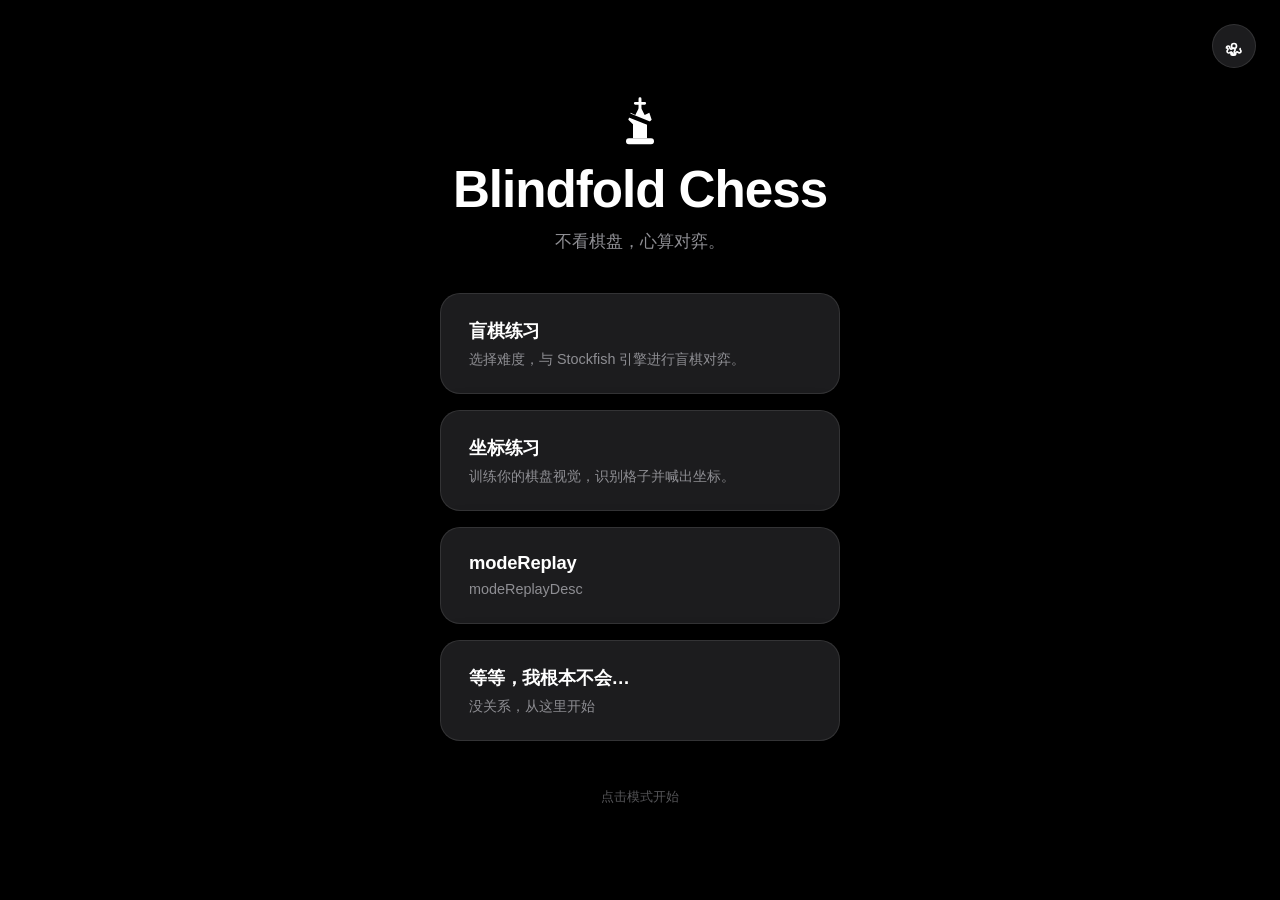
==== commit 77339816: "存档：第2批核心功能全部完成（80/80测试通过） 第1批（底座层）✅ - TestRunner、StorageModule、BoardRenderer、EngineModule  第2批（核心功能）" ====
--- a/index.html
+++ b/index.html
@@ -42,15 +42,19 @@
             <p data-i18n="tagline">Play chess without seeing the board.</p>
         </div>
         <div class="modes">
-            <div class="mode-card" onclick="showDifficulty()">
+            <div class="mode-card" id="modeBlindfold">
                 <div class="mode-title" data-i18n="modeBlindfold">Blindfold Practice</div>
                 <div class="mode-desc" data-i18n="modeBlindfoldDesc">Practice blindfold chess against the Stockfish engine at your chosen level.</div>
             </div>
-            <div class="mode-card" onclick="selectMode('coordinate')">
+            <div class="mode-card" id="modeCoordinate">
                 <div class="mode-title" data-i18n="modeCoordinate">Coordinate Practice</div>
                 <div class="mode-desc" data-i18n="modeCoordinateDesc">Train your board vision by identifying squares and calling out coordinates.</div>
             </div>
-            <div class="mode-card" onclick="showGuide()">
+            <div class="mode-card" id="modeReplay">
+                <div class="mode-title" data-i18n="modeReplay">Blindfold Replay</div>
+                <div class="mode-desc" data-i18n="modeReplayDesc">Review classic games and practice blindfold replay.</div>
+            </div>
+            <div class="mode-card" id="modeGuide">
                 <div class="mode-title" data-i18n="modeGuide">Wait. I don't even know how…</div>
                 <div class="mode-desc" data-i18n="modeGuideDesc">it's fine. Try this</div>
             </div>
@@ -91,7 +95,7 @@
     </div>
 
     <div class="screen hidden" id="guideScreen">
-        <button class="back-btn" onclick="showStartFromGuide()">
+        <button class="back-btn">
             <svg viewBox="0 0 24 24" fill="none" stroke-width="2.5" stroke-linecap="round" stroke-linejoin="round"><polyline points="15 18 9 12 15 6"></polyline></svg>
             <span data-i18n="back">Back</span>
         </button>
@@ -100,22 +104,22 @@
             <p data-i18n="guideSubtitle">Pick where you want to begin.</p>
         </div>
         <div class="modes">
-            <div class="mode-card" onclick="showBasics()">
+            <div class="mode-card">
                 <div class="mode-title" data-i18n="guideBasics">Getting Caught Up</div>
                 <div class="mode-desc" data-i18n="guideBasicsDesc">I have no idea what I'm doing. I need to start from the basics.</div>
             </div>
-            <div class="mode-card" onclick="showDifficulty()">
+            <div class="mode-card">
                 <div class="mode-title" data-i18n="guidePractice">Practice</div>
                 <div class="mode-desc" data-i18n="guidePracticeDesc">Jump straight into a practice game against Stockfish.</div>
             </div>
-            <div class="mode-card" onclick="exitApp()">
+            <div class="mode-card">
                 <div class="mode-title" data-i18n="guideExit">I'm done with it</div>
             </div>
         </div>
     </div>
 
     <div class="screen hidden" id="basicsScreen">
-        <button class="back-btn" onclick="showGuideFromBasics()">
+        <button class="back-btn">
             <svg viewBox="0 0 24 24" fill="none" stroke-width="2.5" stroke-linecap="round" stroke-linejoin="round"><polyline points="15 18 9 12 15 6"></polyline></svg>
             <span data-i18n="back">Back</span>
         </button>
@@ -139,7 +143,7 @@
     </div>
 
     <div class="screen hidden" id="coordinateScreen">
-        <button class="back-btn" onclick="showStartFromCoordinate()">
+        <button class="back-btn">
             <svg viewBox="0 0 24 24" fill="none" stroke-width="2.5" stroke-linecap="round" stroke-linejoin="round"><polyline points="15 18 9 12 15 6"></polyline></svg>
             <span data-i18n="back">Back</span>
         </button>
@@ -149,6 +153,7 @@
         </div>
         <div id="coordScore" style="font-size:1.1rem;font-weight:600;color:var(--accent);display:none;">Score: 0 / 0</div>
         <div id="coordPrompt" style="font-size:1.3rem;font-weight:700;color:var(--text-primary);text-align:center;min-height:2rem;display:none;"></div>
+        <div id="coordTimer" style="font-size:1.4rem;font-weight:700;color:var(--accent);display:none;min-height:2rem;text-align:center;"></div>
         <div class="board-panel" style="max-height:420px;opacity:1;margin:0;">
             <div class="board-wrapper" id="coordinateBoardWrapper">
                 <div class="board-row-labels"><span>8</span><span>7</span><span>6</span><span>5</span><span>4</span><span>3</span><span>2</span><span>1</span></div>
@@ -160,16 +165,33 @@
         </div>
         <div id="coordInputArea" style="width:100%;display:none;gap:0.6rem;justify-content:center;align-items:center;">
             <input type="text" id="coordInput" placeholder="e.g. e4" style="padding:0.6rem 1rem;border-radius:12px;border:1px solid var(--border);background:var(--surface);color:var(--text-primary);font-size:1rem;font-family:inherit;width:120px;text-align:center;" />
-            <button onclick="submitCoordAnswer()" data-i18n="go">Go</button>
+            <button id="coordInputGoBtn" data-i18n="go">Go</button>
         </div>
         <div id="coordFeedback" style="font-size:0.95rem;text-align:center;min-height:1.5rem;color:var(--text-secondary);"></div>
         <div class="game-actions" id="coordSetupActions">
-            <button onclick="startCoordinatePractice('white')" data-i18n="playAsWhite">Play as White</button>
-            <button onclick="startCoordinatePractice('black')" data-i18n="playAsBlack">Play as Black</button>
+            <button data-i18n="playAsWhite">Play as White</button>
+            <button data-i18n="playAsBlack">Play as Black</button>
+        </div>
+        <div class="game-actions" id="coordTimerPresets" style="gap:0.4rem;flex-wrap:wrap;">
+            <span style="width:100%;text-align:center;font-size:0.8rem;color:var(--text-secondary);margin-bottom:0.2rem;">Timer</span>
+            <button id="coordTimer30">30s</button>
+            <button id="coordTimer60">60s</button>
+            <button id="coordTimer120">120s</button>
+            <button id="coordTimer0">∞</button>
         </div>
         <div class="game-actions" id="coordModeActions" style="display:none;">
-            <button onclick="setCoordMode('a')" id="btnModeA" data-i18n="modeA">Mode A: Find Square</button>
-            <button onclick="setCoordMode('b')" id="btnModeB" data-i18n="modeB">Mode B: Name Square</button>
+            <button id="btnModeA" data-i18n="modeA">Mode A: Find Square</button>
+            <button id="btnModeB" data-i18n="modeB">Mode B: Name Square</button>
+        </div>
+        <div class="result-overlay" id="coordResultOverlay">
+            <div class="result-card">
+                <div class="result-title" id="coordResultTitle">Practice Finished</div>
+                <div class="result-msg" id="coordResultMsg"></div>
+                <div class="game-actions" style="margin-top:0.5rem;">
+                    <button id="coordRestartBtn">Again</button>
+                    <button id="coordBackBtn" style="background:var(--surface);color:var(--text-primary);">Back</button>
+                </div>
+            </div>
         </div>
     </div>
 
@@ -182,7 +204,7 @@
 
     <div class="screen hidden" id="gameScreen">
         <div class="game-header">
-            <button class="back-btn" onclick="showStartFromGame()">
+            <button class="back-btn" id="gameBackBtn">
                 <svg viewBox="0 0 24 24" fill="none" stroke-width="2.5" stroke-linecap="round" stroke-linejoin="round"><polyline points="15 18 9 12 15 6"></polyline></svg>
                 Back
             </button>
@@ -190,7 +212,7 @@
                 <span class="difficulty-badge" id="diffBadge">Medium</span>
                 <span class="engine-status" id="engineStatus">Ready</span>
             </div>
-            <button class="board-toggle" onclick="toggleBoard()" aria-label="Toggle board">
+            <button class="board-toggle" id="boardToggleBtn" aria-label="Toggle board">
                 <svg viewBox="0 0 24 24" fill="none" stroke="currentColor" stroke-width="2" stroke-linecap="round" stroke-linejoin="round">
                     <rect x="2" y="2" width="20" height="20" rx="2"></rect><path d="M2 12h20M12 2v20"></path>
                 </svg>
@@ -213,12 +235,12 @@
 
         <div class="game-input">
             <input type="text" id="moveInput" placeholder="e.g. e4, Nf3, O-O" autocomplete="off" data-i18n="movePlaceholder" />
-            <button onclick="submitMove()" data-i18n="go">Go</button>
+            <button id="moveSubmitBtn" data-i18n="go">Go</button>
         </div>
 
         <div class="game-actions">
-            <button onclick="newGame()" data-i18n="newGame">New Game</button>
-            <button onclick="resign()" data-i18n="resign">Resign</button>
+            <button id="newGameBtn" data-i18n="newGame">New Game</button>
+            <button id="resignBtn" data-i18n="resign">Resign</button>
         </div>
     </div>
 
@@ -228,14 +250,19 @@
             <div class="result-msg" id="resultMsg">White wins by checkmate!</div>
             <div class="result-pgn-wrap">
                 <pre id="resultPgn"></pre>
-                <button class="copy-btn" onclick="copyPgn()">📋 复制 PGN</button>
-            </div>
-            <button onclick="hideResult(); newGame();" data-i18n="playAgain">Play Again</button>
+                <button class="copy-btn" id="copyPgnBtn">📋 复制 PGN</button>
+            </div>
+            <button id="playAgainBtn" data-i18n="playAgain">Play Again</button>
         </div>
     </div>
     <script src="chess.js"></script>
     <script src="js/common.js"></script>
+    <script src="js/welcome.js"></script>
+    <script src="js/guide.js"></script>
     <script src="js/engine.js"></script>
+    <script src="js/board-renderer.js"></script>
+    <script src="js/storage.js"></script>
+    <script src="js/blindfold.js"></script>
     <script src="js/game.js"></script>
     <script src="js/coordinate.js"></script>
     <script src="js/main.js"></script>
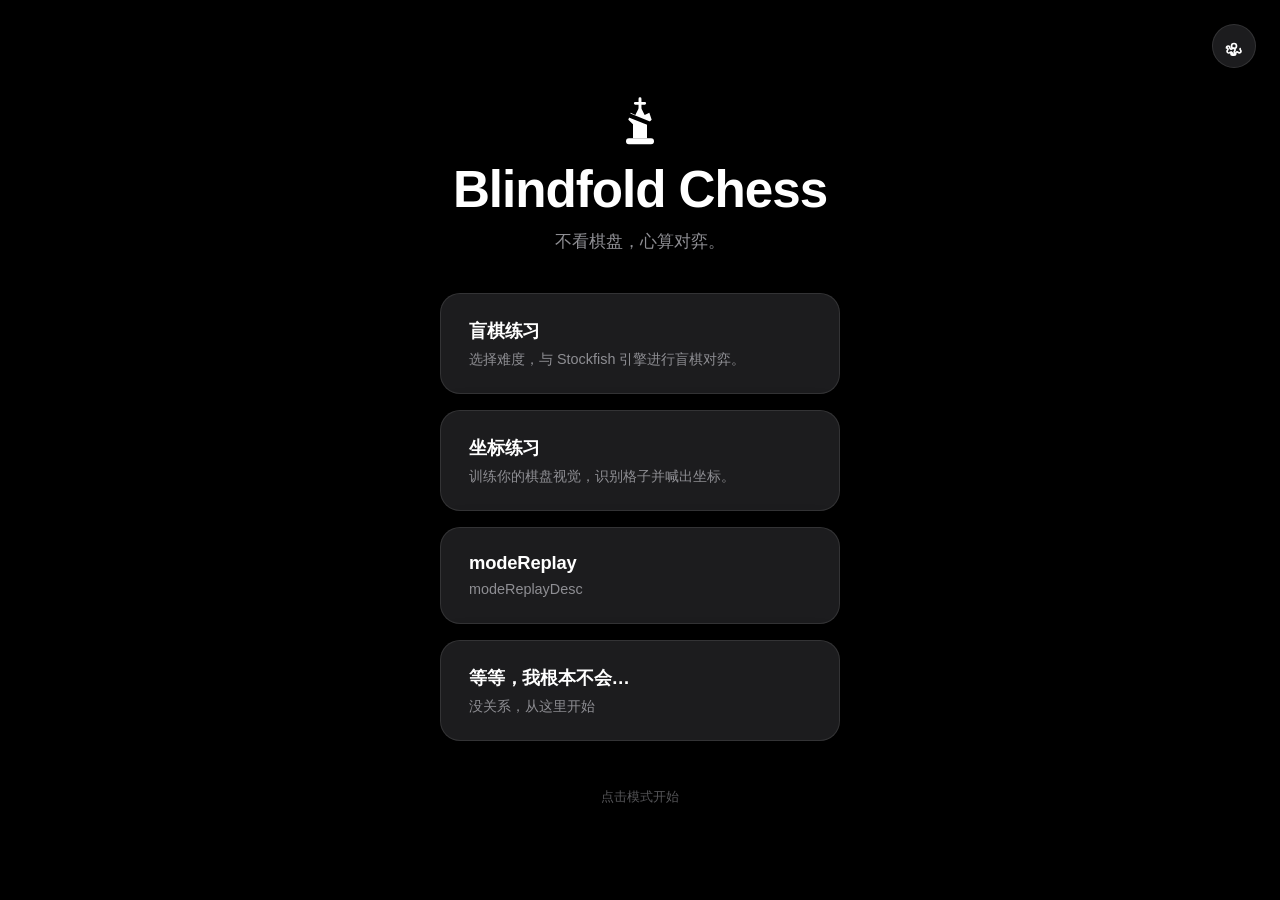
==== commit 0da2f74d: "feat: 第3批 SettingsModule 实现完成 - 新增 js/settings.js：主题/语言/音效/引擎配置/走法建议开关 - 更新 index.html：补充设置面板控件，添加 s" ====
--- a/index.html
+++ b/index.html
@@ -26,6 +26,35 @@
             <span class="settings-label" data-i18n="langLabel">Language</span>
             <span class="settings-value" id="langValue">中文</span>
         </div>
+        <div class="settings-item" id="soundSetting">
+            <span class="settings-label" data-i18n="soundLabel">音效</span>
+            <span class="settings-value" id="soundValue">开</span>
+        </div>
+        <div class="settings-group">
+            <div class="settings-group-title" data-i18n="engineConfig">引擎</div>
+            <div class="settings-item slider-item" id="eloSetting">
+                <div class="slider-label-row">
+                    <span class="settings-label" data-i18n="eloLabel">等级分</span>
+                    <span class="slider-value" id="eloValue">1200</span>
+                </div>
+                <input type="range" id="eloSlider" min="400" max="3200" step="50" value="1200">
+            </div>
+            <div class="settings-item slider-item" id="depthSetting">
+                <div class="slider-label-row">
+                    <span class="settings-label" data-i18n="depthLabel">深度</span>
+                    <span class="slider-value" id="depthValue">15</span>
+                </div>
+                <input type="range" id="depthSlider" min="1" max="30" step="1" value="15">
+            </div>
+            <div class="settings-item" id="multiPvSetting">
+                <span class="settings-label" data-i18n="multiPvLabel">多线分析</span>
+                <span class="settings-value" id="multiPvValue">关</span>
+            </div>
+            <div class="settings-item" id="showHintsSetting">
+                <span class="settings-label" data-i18n="showHintsLabel">走法建议</span>
+                <span class="settings-value" id="showHintsValue">关</span>
+            </div>
+        </div>
     </div>
 
     <div class="screen active" id="startScreen">
@@ -262,6 +291,7 @@
     <script src="js/engine.js"></script>
     <script src="js/board-renderer.js"></script>
     <script src="js/storage.js"></script>
+    <script src="js/settings.js"></script>
     <script src="js/blindfold.js"></script>
     <script src="js/game.js"></script>
     <script src="js/coordinate.js"></script>
--- a/css/style.css
+++ b/css/style.css
@@ -77,7 +77,7 @@
             position: fixed;
             top: 4.2rem;
             right: 1.5rem;
-            width: 200px;
+            width: 240px;
             background: var(--surface);
             border: 1px solid var(--border);
             border-radius: 16px;
@@ -88,6 +88,8 @@
             transform: translateY(-8px) scale(0.96);
             pointer-events: none;
             transition: opacity 0.25s ease, transform 0.25s cubic-bezier(0.25, 0.1, 0.25, 1);
+            max-height: 80vh;
+            overflow-y: auto;
         }
         .settings-panel.show { opacity: 1; transform: translateY(0) scale(1); pointer-events: auto; }
         .settings-item {
@@ -108,6 +110,82 @@
             color: var(--accent);
             display: flex;
             align-items: center;
+        }
+
+        .settings-group {
+            padding: 0.3rem 0;
+            border-top: 1px solid var(--border);
+            margin-top: 0.3rem;
+        }
+
+        .settings-group-title {
+            font-size: 0.72rem;
+            font-weight: 600;
+            color: var(--text-secondary);
+            padding: 0.25rem 0.9rem 0.4rem;
+            text-transform: uppercase;
+            letter-spacing: 0.04em;
+        }
+
+        .settings-item.slider-item {
+            flex-direction: column;
+            align-items: stretch;
+            gap: 0.35rem;
+            cursor: default;
+        }
+
+        .settings-item.slider-item:hover {
+            background: transparent;
+        }
+
+        .settings-item .slider-label-row {
+            display: flex;
+            justify-content: space-between;
+            align-items: center;
+            font-size: 0.85rem;
+        }
+
+        .settings-item .slider-value {
+            color: var(--accent);
+            font-weight: 600;
+            min-width: 2.2rem;
+            text-align: right;
+            font-size: 0.85rem;
+        }
+
+        .settings-item input[type="range"] {
+            width: 100%;
+            height: 4px;
+            border-radius: 2px;
+            background: var(--border);
+            outline: none;
+            -webkit-appearance: none;
+            appearance: none;
+            margin: 0.2rem 0;
+        }
+
+        .settings-item input[type="range"]::-webkit-slider-thumb {
+            -webkit-appearance: none;
+            width: 16px;
+            height: 16px;
+            border-radius: 50%;
+            background: var(--accent);
+            cursor: pointer;
+            box-shadow: 0 0 0 2px var(--surface);
+            transition: transform 0.15s ease;
+        }
+
+        .settings-item input[type="range"]::-webkit-slider-thumb:hover {
+            transform: scale(1.15);
+        }
+
+        .settings-item input[type="range"]::-moz-range-thumb {
+            width: 16px;
+            height: 16px;
+            border-radius: 50%;
+            background: var(--accent);
+            cursor: pointer;
+            border: 2px solid var(--surface);
         }
 
 
